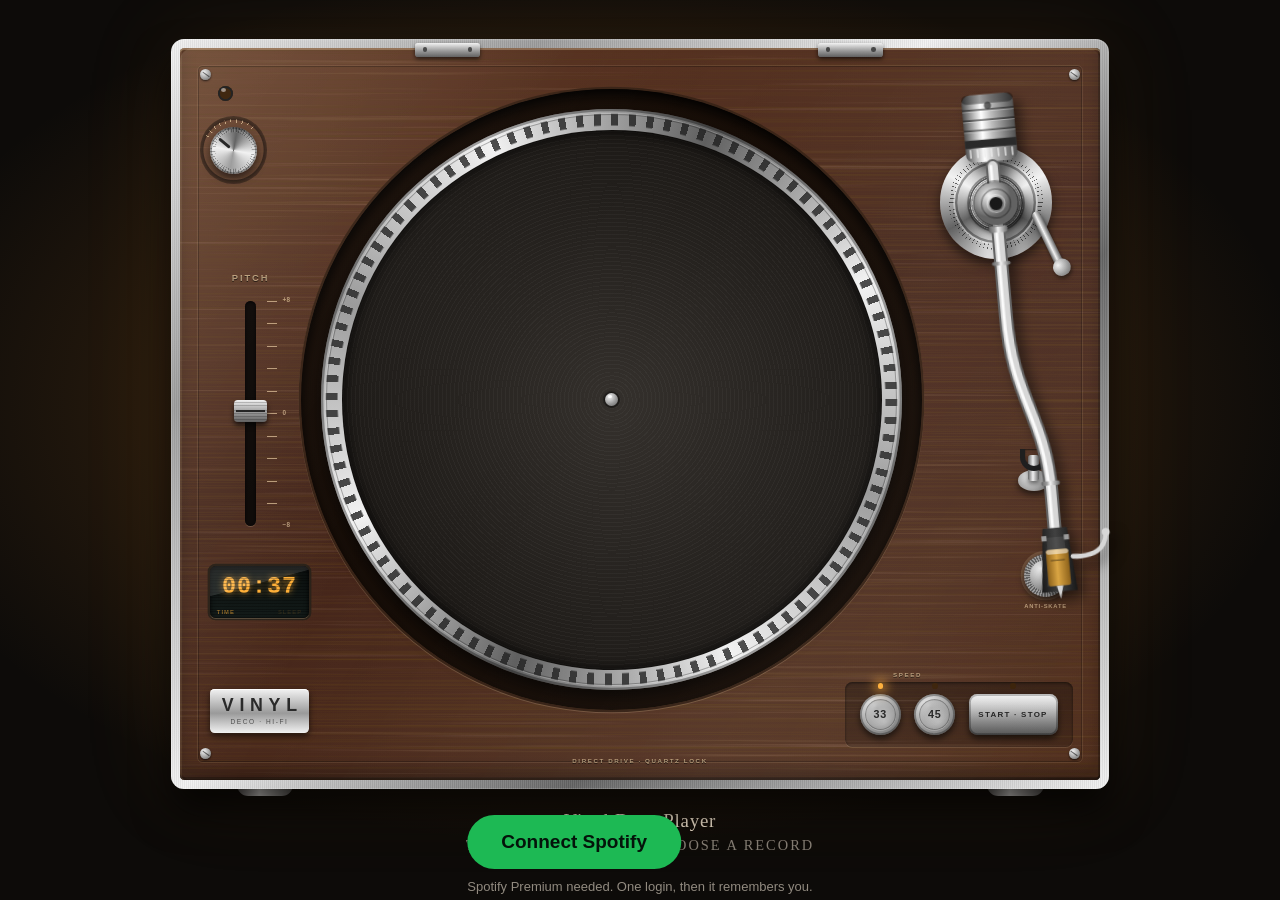
==== index.html @ 85ae5c3e "Record colours: black, clear, white, red, gold, blue, green, splatter, picture disc, with a picker i" ====
<!DOCTYPE html>
<html lang="en">
<head>
<meta charset="utf-8">
<meta name="viewport" content="width=device-width, initial-scale=1, viewport-fit=cover, user-scalable=no">
<meta name="apple-mobile-web-app-capable" content="yes">
<meta name="mobile-web-app-capable" content="yes">
<meta name="apple-mobile-web-app-status-bar-style" content="black-translucent">
<meta name="apple-mobile-web-app-title" content="Vinyl">
<meta name="theme-color" content="#0d0b09">
<link rel="apple-touch-icon" sizes="180x180" href="icons/touch-180-v2.png">
<link rel="apple-touch-icon" href="icons/touch-180-v2.png">
<link rel="icon" type="image/png" href="icons/touch-192-v2.png">
<link rel="manifest" href="manifest.webmanifest">
<title>Vinyl Deco Player</title>
<link rel="stylesheet" href="style.css">
<link rel="stylesheet" href="skins.css">
</head>
<body>
<div id="ambient"></div>

<main id="stage">
  <div id="plinth">
    <div id="deco"><i class="d1"></i><i class="d2"></i><i class="d3"></i><i class="d4"></i><i class="d5"></i><i class="d6"></i></div>
    <i class="screw" style="left:2.2%;top:2.9%"></i><i class="screw" style="right:2.2%;top:2.9%"></i>
    <i class="screw" style="left:2.2%;bottom:2.9%"></i><i class="screw" style="right:2.2%;bottom:2.9%"></i>

    <i class="hinge hl"></i><i class="hinge hr"></i>
    <div id="led"></div>
    <div id="powerknob"><i></i><b></b></div>
    <div id="pitch"><span class="lab">PITCH</span><b class="ps t">+8</b><b class="ps m">0</b><b class="ps b">−8</b><div class="slot"><div class="fader"></div></div></div>
    <div id="vfd" title="Tap: clock / time left"><span class="ghost">88:88</span><span id="vfdText"></span><i id="vfdMode"></i><i id="vfdSleep">SLEEP</i></div>
    <div id="badge"><b>VINYL</b><span>DECO · HI-FI</span></div>

    <div id="well"></div>
    <div id="platter">
      <div id="rim"></div>
      <div id="strobe"></div>
      <div id="mat"></div>
      <div id="disc">
        <div id="record">
          <div id="grooves"></div>
          <div id="label"><img id="art" alt="" crossorigin="anonymous"></div>
        </div>
        <div id="sheen"></div>
      </div>
      <div id="spindle"></div>
    </div>

    <div id="target"><i></i></div>
    <div id="armrest"><i></i></div>
    <div id="antiskate"><div class="dial"></div>ANTI-SKATE</div>
    <div id="armbase"><i class="scale"></i><div class="ring"></div><i class="hub"></i><i class="lift"><b></b></i></div>
    <div id="tonearm">
      <svg viewBox="-8 -12 20 56" width="20" height="56" aria-hidden="true">
        <defs>
          <linearGradient id="gm" x1="0" x2="1"><stop offset="0" style="stop-color:var(--a-lo)"/><stop offset=".3" style="stop-color:var(--a-mid)"/><stop offset=".48" style="stop-color:var(--a-hi)"/><stop offset="1" style="stop-color:var(--a-lo)"/></linearGradient>
          <linearGradient id="gw" x1="0" x2="1"><stop offset="0" style="stop-color:var(--w-lo)"/><stop offset=".22" style="stop-color:var(--w-mid)"/><stop offset=".36" style="stop-color:var(--w-hi)"/><stop offset=".55" style="stop-color:var(--w-mid)"/><stop offset="1" style="stop-color:var(--w-lo)"/></linearGradient>
          <radialGradient id="gc" cx=".35" cy=".3"><stop offset="0" style="stop-color:var(--a-hi)"/><stop offset=".6" style="stop-color:var(--a-mid)"/><stop offset="1" style="stop-color:var(--a-lo)"/></radialGradient>
          <linearGradient id="gh" x1="0" x2="1"><stop offset="0" style="stop-color:var(--h-lo)"/><stop offset=".5" style="stop-color:var(--h-hi)"/><stop offset="1" style="stop-color:var(--h-lo)"/></linearGradient>
          <linearGradient id="gg" x1="0" x2="1"><stop offset="0" style="stop-color:var(--cart-lo)"/><stop offset=".45" style="stop-color:var(--cart)"/><stop offset="1" style="stop-color:var(--cart-lo)"/></linearGradient>
        </defs>
        <!-- counterweight: stem, turned cylinder with grooves, end cap, accent band and scale ticks -->
        <rect x="-.55" y="-5" width="1.1" height="2" style="fill:url(#gm)"/>
        <rect x="-2.75" y="-11.7" width="5.5" height="7.2" rx=".9" fill="url(#gw)"/>
        <rect x="-2.75" y="-11.7" width="5.5" height=".95" rx=".6" style="fill:rgba(0,0,0,.4)"/>
        <g style="fill:rgba(0,0,0,.5)"><rect x="-2.75" y="-10.2" width="5.5" height=".2"/><rect x="-2.75" y="-9.1" width="5.5" height=".2"/><rect x="-2.75" y="-8" width="5.5" height=".2"/></g>
        <g style="fill:rgba(255,255,255,.38)"><rect x="-2.75" y="-10" width="5.5" height=".1"/><rect x="-2.75" y="-8.9" width="5.5" height=".1"/><rect x="-2.75" y="-7.8" width="5.5" height=".1"/></g>
        <rect x="-2.75" y="-6.9" width="5.5" height=".85" style="fill:var(--w-band)"/>
        <g style="fill:var(--w-tick)"><rect x="-2.3" y="-5.9" width=".14" height=".9"/><rect x="-1.55" y="-5.9" width=".14" height=".9"/><rect x="-.8" y="-5.9" width=".14" height=".9"/><rect x="-.07" y="-5.9" width=".14" height=".9"/><rect x=".66" y="-5.9" width=".14" height=".9"/><rect x="1.41" y="-5.9" width=".14" height=".9"/><rect x="2.16" y="-5.9" width=".14" height=".9"/></g>
        <circle cx="0" cy="-10.5" r=".38" style="fill:rgba(0,0,0,.55)"/>
        <path class="hit" d="M0 -6 L0 12 C0 21 3.2 23 3.2 31 L3.2 42" fill="none" stroke="transparent" stroke-width="5" pointer-events="stroke"/>
        <g class="arm-s">
          <path d="M0 -4 L0 12 C0 21 3.2 23 3.2 31 L3.2 35.5" fill="none" style="stroke:var(--t-lo)" stroke-width="1.5" stroke-linecap="round"/>
          <path d="M0 -4 L0 12 C0 21 3.2 23 3.2 31 L3.2 35.5" fill="none" style="stroke:var(--t-mid)" stroke-width="1.05" stroke-linecap="round"/>
          <path d="M-.2 -4 L-.2 12 C-.2 21 3 23 3 31 L3 35.5" fill="none" style="stroke:var(--t-hi)" stroke-width=".3" stroke-linecap="round" opacity=".9"/>
          <rect x="-1" y="2.4" width="2" height=".7" rx=".25" style="fill:url(#gm)"/><rect x="-1" y="6.2" width="2" height=".4" rx=".2" style="fill:url(#gm)"/>
          <rect x="2.2" y="30" width="2" height=".45" rx=".2" style="fill:url(#gm)"/>
        </g>
        <g class="arm-x">
          <path d="M0 -4 L2.75 31 Q3.2 33.2 3.2 35.5" fill="none" style="stroke:var(--t-lo)" stroke-width="1.5" stroke-linecap="round"/>
          <path d="M0 -4 L2.75 31 Q3.2 33.2 3.2 35.5" fill="none" style="stroke:var(--t-mid)" stroke-width="1.05" stroke-linecap="round"/>
          <path d="M-.2 -4 L2.55 31 Q3 33.2 3 35.5" fill="none" style="stroke:var(--t-hi)" stroke-width=".3" stroke-linecap="round" opacity=".9"/>
          <rect x="-.4" y="2.4" width="2" height=".7" rx=".25" transform="rotate(-4 .6 2.7)" style="fill:url(#gm)"/><rect x="-.4" y="6.2" width="2" height=".4" rx=".2" transform="rotate(-4 .6 6.4)" style="fill:url(#gm)"/>
          <rect x="2.2" y="30" width="2" height=".45" rx=".2" style="fill:url(#gm)"/>
        </g>
        <!-- headshell, cartridge, stylus, finger lift -->
        <path d="M1.9 35 L4.5 35 L5.1 41.8 L1.3 41.8 Z" fill="url(#gh)"/>
        <path d="M2.3 36 L4.1 36 L4.5 41.2 L1.9 41.2 Z" style="fill:rgba(255,255,255,.07)"/>
        <rect x="2.05" y="37.3" width="2.4" height="3.9" rx=".3" fill="url(#gg)"/>
        <rect x="2.05" y="37.3" width="2.4" height=".5" rx=".25" style="fill:rgba(255,255,255,.5)"/>
        <rect x="2.5" y="38.4" width="1.5" height=".16" style="fill:rgba(0,0,0,.35)"/>
        <rect x="1.7" y="35.8" width=".55" height=".55" style="fill:var(--a-mid)"/><rect x="4.1" y="35.8" width=".55" height=".55" style="fill:var(--a-mid)"/>
        <path d="M2.9 41.2 L3.6 41.2 L3.25 42.6 Z" style="fill:#d4d4d4"/>
        <circle class="tip" cx="3.25" cy="42.4" r=".55"/>
        <path d="M4.9 38.2 Q8.3 38.6 8.6 36" fill="none" style="stroke:var(--t-mid)" stroke-width=".5" stroke-linecap="round"/>
        <circle cx="8.6" cy="35.9" r=".42" style="fill:var(--t-mid)"/>
        <!-- pivot -->
        <circle cx="0" cy="0" r="2.5" style="fill:rgba(0,0,0,.35)"/>
        <circle cx="0" cy="0" r="2.3" fill="url(#gc)"/>
        <circle cx="0" cy="0" r="1.55" fill="none" style="stroke:rgba(0,0,0,.32)" stroke-width=".16"/>
        <circle cx="0" cy="0" r=".95" fill="none" style="stroke:rgba(255,255,255,.4)" stroke-width=".12"/>
        <circle cx="0" cy="0" r=".7" style="fill:var(--h-lo)"/>
      </svg>
    </div>

    <div id="lid"></div>

    <div id="ctl">
      <button class="pbtn" id="spd33" data-spd="33"><span>33</span></button>
      <button class="pbtn" id="spd45" data-spd="45"><span>45</span></button>
      <button class="pbtn wide" id="startstop"><span>START · STOP</span></button>
    </div>

    <span class="silk" id="silkDrive">DIRECT DRIVE · QUARTZ LOCK</span><span class="silk" id="silkSpeed">SPEED</span>

    <div class="foot f1"></div><div class="foot f2"></div>
  </div>

  <div id="nowplaying"><div id="title"></div><div id="artist"></div></div>
</main>

<div id="controls" class="hidden">
  <button id="bPlaylists" aria-label="Playlists"><svg viewBox="0 0 24 24"><path d="M4 6h12v2H4zm0 5h12v2H4zm0 5h8v2H4zm14-9v8.2a3 3 0 1 0 2 2.8V9h3V7z"/></svg></button>
  <button id="bShuffle" aria-label="Shuffle"><svg viewBox="0 0 24 24"><path d="M17 3l4 4-4 4V8h-2.6l-3.1 4.4L8.8 16H4v-2h3.8l2.5-3.6L7.8 7H4V5h4.8l2.5 3.6L14 5h3zm0 10l4 4-4 4v-3h-2.2l-2-2.8 1.2-1.7 1.4 2H17z"/></svg></button>
  <button id="bPrev" aria-label="Previous"><svg viewBox="0 0 24 24"><path d="M6 6h2v12H6zm3.5 6L18 6v12z"/></svg></button>
  <button id="bPlay" class="big" aria-label="Play / pause"><svg viewBox="0 0 24 24"><path id="playIcon" d="M8 5v14l11-7z"/></svg></button>
  <button id="bNext" aria-label="Next"><svg viewBox="0 0 24 24"><path d="M16 6h2v12h-2zM6 18V6l8.5 6z"/></svg></button>
  <button id="bDust" aria-label="Vinyl crackle"><svg viewBox="0 0 24 24"><path d="M12 2a10 10 0 1 0 0 20 10 10 0 0 0 0-20zm0 2a8 8 0 1 1 0 16 8 8 0 0 1 0-16zm0 5a3 3 0 1 0 0 6 3 3 0 0 0 0-6zM6.5 6.2l1 1.7-1.7 1-1-1.7zm11.3 9.6l1 1.7-1.7 1-1-1.7zM18 6l.9 1.8-1.8.9-.9-1.8z"/></svg></button>
  <button id="bTimer" aria-label="Sleep timer"><svg viewBox="0 0 24 24"><path d="M12 4a9 9 0 1 0 0 18 9 9 0 0 0 0-18zm0 2a7 7 0 1 1 0 14 7 7 0 0 1 0-14zm-1 2v5.4l4.2 2.5 1-1.6-3.2-1.9V8zM8 1h8v2H8z"/></svg></button>
  <button id="bSkin" aria-label="Turntables"><svg viewBox="0 0 24 24"><path d="M3 5h18a1 1 0 0 1 1 1v12a1 1 0 0 1-1 1H3a1 1 0 0 1-1-1V6a1 1 0 0 1 1-1zm1 2v10h16V7zm6 1.5a3.5 3.5 0 1 1 0 7 3.5 3.5 0 0 1 0-7zm0 2.5a1 1 0 1 0 0 2 1 1 0 0 0 0-2zm6.5-2.8 1.4.6-1.9 5.2-1.4-.5z"/></svg></button>
  <button id="bLid" aria-label="Glass lid"><svg viewBox="0 0 24 24"><path d="M3 9l9-5 9 5v2l-9-5-9 5zm2 4h14v6H5zm2 2v2h10v-2z"/></svg></button>
  <button id="bNight" aria-label="Night mode"><svg viewBox="0 0 24 24"><path d="M12.3 3a9 9 0 1 0 8.7 11.6A7 7 0 0 1 12.3 3z"/></svg></button>
  <input id="vol" type="range" min="0" max="100" value="70" aria-label="Volume">
</div>

<div id="sheet" class="hidden">
  <div id="sheetHead">
    <div id="tabs"><button data-tab="search">Search</button><button data-tab="playlists" class="on">Playlists</button><button data-tab="albums">Albums</button><button data-tab="recent">Recently played</button></div>
    <span id="count"></span><button id="sheetClose" aria-label="Close">✕</button>
  </div>
  <div id="lists"></div>
</div>

<div id="skinSheet" class="hidden">
  <div id="skinHead"><span>Turntables</span><button id="skinClose" aria-label="Close">✕</button></div>
  <div id="skinList"></div>
  <div id="discHead">Records</div>
  <div id="discList"></div>
</div>

<div id="connect" class="hidden">
  <button id="bConnect">Connect Spotify</button>
  <p>Spotify Premium needed. One login, then it remembers you.</p>
</div>

<div id="toast"></div>
<div id="dimmer"></div>

<script src="app.js"></script>
</body>
</html>
---- style.css ----
:root { --amb: 196, 120, 40;
  /* material palette: every skin (skins.css) overrides these on <html data-skin> */
  --room: #0d0b09; --room-ink: #efe3cf; --room-ink2: rgba(233,223,207,.55);
  --m-hi: #f2f2f2; --m-mid: #9a9a9a; --m-lo: #5f5f5f;            /* metal: screws, rim, hinges, feet */
  --k-hi: var(--m-hi); --k-mid: var(--m-mid); --k-lo: var(--m-lo); --k-ink: #222;   /* knobs and buttons */
  --a-hi: var(--m-hi); --a-mid: var(--m-mid); --a-lo: var(--m-lo); /* tonearm metal */
  --t-hi: #fff; --t-mid: #d6d6d6; --t-lo: #5f5f5f;                /* tonearm tube */
  --h-hi: #3d3d3d; --h-lo: #141414;                               /* headshell */
  --led: 255, 176, 56; --led-off: #3a2108;
  --ink: rgba(255,226,180,.6); --slot: #0d0907; --badge-ink: #2a2a2a;
  --w-lo: #4d4d4d; --w-mid: #bdbdbd; --w-hi: #ffffff; --w-band: #262626; --w-tick: #ededed;   /* counterweight */
  --cart: #d9a33f; --cart-lo: #8a5e16; --tip: transparent;                                  /* cartridge, stylus glow */
  --well-a: #170e08; --well-b: #24150c; --mat-a: #34302c; --mat-b: #1d1a17; --strobe: #202020; }
* { box-sizing: border-box; -webkit-tap-highlight-color: transparent; user-select: none; -webkit-user-select: none; }
html, body { margin: 0; height: 100%; height: 100dvh; overflow: hidden; background: var(--room); color: #e9dfcf;
  font-family: "Iowan Old Style", "Palatino Linotype", Georgia, serif; touch-action: manipulation; }

/* ambient glow from the album colour */
#ambient { position: fixed; inset: 0; transition: background 2s ease;
  background: radial-gradient(ellipse 80% 70% at 46% 45%, rgba(var(--amb), .34), transparent 70%), var(--room); }

#stage { position: fixed; inset: 0; display: flex; flex-direction: column; align-items: center; justify-content: center;
  padding-top: env(safe-area-inset-top); padding-bottom: env(safe-area-inset-bottom); }

/* everything inside the plinth is sized in --u (1% of the plinth width) */
#plinth { --w: min(92vw, calc((100vh - 150px) * 1.25)); --u: calc(var(--w) / 100);
  position: relative; width: var(--w); height: calc(var(--u) * 80); border-radius: calc(var(--u) * 1.4);
  background:
    url("data:image/svg+xml;utf8,<svg xmlns='http://www.w3.org/2000/svg' width='900' height='700'><filter id='f'><feTurbulence type='fractalNoise' baseFrequency='0.004 0.16' numOctaves='4' seed='7'/><feColorMatrix values='0 0 0 0 0.10  0 0 0 0 0.04  0 0 0 0 0.012  2.6 0 0 0 -0.9'/></filter><rect width='100%25' height='100%25' filter='url(%23f)'/></svg>"),
    linear-gradient(160deg, #5e3622 0%, #43241a 45%, #52301f 100%);
  background-size: cover;
  box-shadow: inset 0 calc(var(--u) * .25) 0 rgba(255,220,170,.22), inset 0 calc(var(--u) * -1.2) calc(var(--u) * 1.6) rgba(0,0,0,.35),
    0 calc(var(--u) * 2.4) calc(var(--u) * 4) rgba(0,0,0,.7), 0 0 calc(var(--u) * 10) rgba(var(--amb), .12); }
.foot { position: absolute; bottom: calc(var(--u) * -1.7); width: calc(var(--u) * 6); height: calc(var(--u) * 2.2); border-radius: 0 0 calc(var(--u) * 1.2) calc(var(--u) * 1.2);
  background: linear-gradient(90deg, var(--m-lo), var(--m-hi) 40%, var(--m-lo)); z-index: -1; }
.f1 { left: calc(var(--u) * 6); } .f2 { right: calc(var(--u) * 6); }

#led { position: absolute; left: calc(var(--u) * 4); top: calc(var(--u) * 4); width: calc(var(--u) * 1.6); height: calc(var(--u) * 1.6); border-radius: 50%;
  background: var(--led-off); box-shadow: inset 0 0 0 calc(var(--u) * .2) #1c1c1c; transition: all .8s; }
.playing #led { background: rgb(var(--led)); box-shadow: inset 0 0 0 calc(var(--u) * .2) #2a2a2a, 0 0 calc(var(--u) * 2.4) calc(var(--u) * .5) rgba(var(--led), .85); }

/* plinth details: the light falls across the wood BEHIND the parts (no layer on top of the record) */
#plinth::before { content: ""; position: absolute; inset: 0; border-radius: inherit; pointer-events: none;
  background: linear-gradient(115deg, rgba(255,235,200,.13), transparent 32%, rgba(255,235,200,.05) 68%, transparent); }
#plinth::after { content: ""; position: absolute; inset: 0; border-radius: inherit; pointer-events: none; z-index: -1; }
.screw { position: absolute; width: calc(var(--u) * 1.15); height: calc(var(--u) * 1.15); border-radius: 50%;
  background: radial-gradient(circle at 35% 30%, var(--m-hi), var(--m-mid) 60%, var(--m-lo)); box-shadow: 0 1px 2px rgba(0,0,0,.7); }
.screw::after { content: ""; position: absolute; left: 12%; right: 12%; top: 46%; height: 10%; background: rgba(0,0,0,.55); transform: rotate(35deg); }
#powerknob { position: absolute; left: calc(var(--u) * 3.2); top: calc(var(--u) * 8.4); width: calc(var(--u) * 5); height: calc(var(--u) * 5); border-radius: 50%;
  background: conic-gradient(from 10deg, var(--k-lo), var(--k-hi), var(--k-mid), var(--k-hi), var(--k-lo)); box-shadow: 0 calc(var(--u) * .5) calc(var(--u) * .9) rgba(0,0,0,.6), inset 0 0 0 calc(var(--u) * .2) rgba(0,0,0,.35); }
#powerknob i { position: absolute; left: 47%; top: 12%; width: 6%; height: 30%; background: var(--k-ink); border-radius: 2px; transform-origin: 50% 133%; transition: transform .9s cubic-bezier(.3,0,.2,1); transform: rotate(-50deg); }
.playing #powerknob i { transform: rotate(40deg); }
#pitch { position: absolute; left: calc(var(--u) * 4); top: calc(var(--u) * 24); width: calc(var(--u) * 7); height: calc(var(--u) * 28); }
#pitch .lab { display: block; text-align: center; font: 600 calc(var(--u) * 1) -apple-system, "Segoe UI", sans-serif; letter-spacing: .2em; color: var(--ink); text-shadow: 0 1px 0 rgba(0,0,0,.6); margin-bottom: calc(var(--u) * 1); }
#pitch .slot { position: absolute; left: calc(var(--u) * 2.9); top: calc(var(--u) * 3); width: calc(var(--u) * 1.2); height: calc(var(--u) * 24); border-radius: 99px; background: var(--slot); box-shadow: inset 0 1px 3px #000, 0 1px 0 rgba(255,225,180,.18); }
#pitch::before { content: ""; position: absolute; left: calc(var(--u) * 5.2); top: calc(var(--u) * 3); width: calc(var(--u) * 1.1); height: calc(var(--u) * 24);
  background: repeating-linear-gradient(180deg, var(--ink) 0 1px, transparent 1px calc(var(--u) * 2.4)); }
#pitch .fader { position: absolute; left: calc(var(--u) * -1.2); top: calc(var(--u) * 10.5); width: calc(var(--u) * 3.6); height: calc(var(--u) * 2.4); border-radius: calc(var(--u) * .4);
  background: linear-gradient(180deg, var(--k-hi), var(--k-mid) 55%, var(--k-lo)); box-shadow: 0 calc(var(--u) * .35) calc(var(--u) * .6) rgba(0,0,0,.7); }
#pitch .fader::after { content: ""; position: absolute; left: 8%; right: 8%; top: 46%; height: 8%; background: var(--k-ink); }
#badge { position: absolute; left: calc(var(--u) * 3.2); bottom: calc(var(--u) * 5); width: calc(var(--u) * 10.5); text-align: center; line-height: 1; padding: calc(var(--u) * .8) 0;
  border-radius: calc(var(--u) * .5); background: linear-gradient(180deg, var(--m-hi), var(--m-mid) 55%, var(--m-hi)); box-shadow: 0 calc(var(--u) * .3) calc(var(--u) * .7) rgba(0,0,0,.6), inset 0 1px 0 rgba(255,255,255,.8);
  font-family: -apple-system, "Segoe UI", sans-serif; color: var(--badge-ink); }
#badge b { display: block; font-size: calc(var(--u) * 1.9); letter-spacing: .32em; text-indent: .32em; }
#badge span { display: block; font-size: calc(var(--u) * .7); letter-spacing: .24em; margin-top: calc(var(--u) * .5); opacity: .75; }

/* platter */
#well { position: absolute; left: calc(var(--u) * 12.9); top: calc(var(--u) * 4.4); width: calc(var(--u) * 66.2); height: calc(var(--u) * 66.2); border-radius: 50%;
  background: radial-gradient(circle, var(--well-a) 60%, var(--well-b)); box-shadow: inset 0 calc(var(--u) * .6) calc(var(--u) * 1.4) #000, 0 1px 0 rgba(255,225,180,.2); }
#platter { position: absolute; left: calc(var(--u) * 15); top: calc(var(--u) * 6.5); width: calc(var(--u) * 62); height: calc(var(--u) * 62); }
#rim { position: absolute; inset: 0; border-radius: 50%;
  background: conic-gradient(from 20deg, var(--m-lo), var(--m-hi), var(--m-mid), var(--m-hi), var(--m-lo), var(--m-hi), var(--m-mid), var(--m-hi), var(--m-lo));
  box-shadow: 0 calc(var(--u) * .9) calc(var(--u) * 1.8) rgba(0,0,0,.65), inset 0 0 0 calc(var(--u) * .25) rgba(0,0,0,.35); }
#strobe { position: absolute; inset: 0; border-radius: 50%; opacity: .8;
  background: repeating-conic-gradient(var(--strobe) 0 1.4deg, transparent 1.4deg 3.6deg);
  -webkit-mask: radial-gradient(circle closest-side, transparent 94%, #000 94.6%, #000 98%, transparent 98.6%);
  mask: radial-gradient(circle closest-side, transparent 94%, #000 94.6%, #000 98%, transparent 98.6%); }
#mat { position: absolute; inset: calc(var(--u) * 2.2); border-radius: 50%; background: radial-gradient(circle, var(--mat-a), var(--mat-b) 70%); box-shadow: inset 0 0 calc(var(--u) * 1.5) #000; }
#disc { position: absolute; inset: calc(var(--u) * 2.2); border-radius: 50%; will-change: transform, filter; }
#record { position: absolute; inset: 0; border-radius: 50%; background: #0b0b0c; will-change: transform; box-shadow: 0 0 0 calc(var(--u) * .3) #050505; }
#grooves { position: absolute; inset: 0; border-radius: 50%;
  background:
    radial-gradient(circle, transparent 0 26%, rgba(0,0,0,.9) 26.4% 27.2%, transparent 27.6% 100%),
    repeating-radial-gradient(circle, #101011 0 .35px, #19191b .35px .8px, #0c0c0d .8px 1.3px); }
#label { position: absolute; left: 33%; top: 33%; width: 34%; height: 34%; border-radius: 50%; overflow: hidden;
  background: radial-gradient(circle, #d9a24a, #8a5a1c); box-shadow: 0 0 0 calc(var(--u) * .25) rgba(0,0,0,.55); }
#label img { width: 100%; height: 100%; object-fit: cover; display: block; }
#label img:not([src]), #label img[src=""] { opacity: 0; }
#sheen { position: absolute; inset: 0; border-radius: 50%; pointer-events: none; mix-blend-mode: screen;
  background: conic-gradient(from 35deg, transparent 0 8%, rgba(255,255,255,.17) 13%, transparent 21% 55%, rgba(255,255,255,.12) 62%, transparent 70% 100%); }
#spindle { position: absolute; left: 50%; top: 50%; width: calc(var(--u) * 1.4); height: calc(var(--u) * 1.4); margin: calc(var(--u) * -.7) 0 0 calc(var(--u) * -.7); border-radius: 50%;
  background: radial-gradient(circle at 35% 30%, var(--m-hi), var(--m-mid) 55%, var(--m-lo)); box-shadow: 0 0 calc(var(--u) * .4) rgba(0,0,0,.6); }

/* tonearm: pivot at (87u, 16.5u); the SVG is drawn in plinth units around the pivot, --arm rotates it clockwise */
#armbase { position: absolute; left: calc(var(--u) * 87); top: calc(var(--u) * 16.5); width: calc(var(--u) * 12); height: calc(var(--u) * 12);
  margin: calc(var(--u) * -6) 0 0 calc(var(--u) * -6); border-radius: 50%;
  background: radial-gradient(circle, var(--h-lo) 0 24%, transparent 25%), conic-gradient(from 0deg, var(--a-mid), var(--a-hi), var(--a-lo), var(--a-hi), var(--a-lo), var(--a-hi), var(--a-mid));
  box-shadow: 0 calc(var(--u) * .6) calc(var(--u) * 1.2) rgba(0,0,0,.6); }
#armbase .ring { position: absolute; inset: 14%; border-radius: 50%; box-shadow: inset 0 0 0 calc(var(--u) * .25) rgba(0,0,0,.35), 0 0 0 calc(var(--u) * .2) rgba(255,255,255,.4); }
#tonearm { position: absolute; left: calc(var(--u) * 87); top: calc(var(--u) * 16.5); width: 0; height: 0; transform-origin: 0 0; z-index: 2;
  transform: rotate(var(--arm, -5deg)); transition: transform 1.4s cubic-bezier(.45, 0, .25, 1);
  filter: drop-shadow(calc(var(--u) * .7) calc(var(--u) * .9) calc(var(--u) * .7) rgba(0,0,0,.55)); }
#tonearm svg { position: absolute; left: calc(var(--u) * -8); top: calc(var(--u) * -12); width: calc(var(--u) * 20); height: calc(var(--u) * 56); overflow: visible; }
#armrest { position: absolute; width: calc(var(--u) * 3.4); height: calc(var(--u) * 4.4); margin: calc(var(--u) * -2.2) 0 0 calc(var(--u) * -1.7); }
#armrest::before { content: ""; position: absolute; left: 0; right: 0; bottom: 0; height: calc(var(--u) * 2.2); border-radius: 50%;
  background: radial-gradient(circle at 38% 30%, var(--a-hi), var(--a-mid) 60%, var(--a-lo)); box-shadow: 0 calc(var(--u) * .4) calc(var(--u) * .7) rgba(0,0,0,.6); }
#armrest::after { content: ""; position: absolute; left: 34%; right: 34%; top: 14%; bottom: 22%; border-radius: calc(var(--u) * .3); background: linear-gradient(90deg, var(--a-lo), var(--a-hi) 45%, var(--a-lo)); box-shadow: 0 calc(var(--u) * .3) calc(var(--u) * .5) rgba(0,0,0,.5); }
#armrest i { position: absolute; left: 6%; right: 6%; top: 0; height: calc(var(--u) * 2.3); z-index: 1; border: solid #181818; border-width: 0 calc(var(--u) * .62) calc(var(--u) * .62); border-radius: 0 0 99px 99px; box-shadow: inset 0 1px 2px rgba(0,0,0,.6); }

/* start/stop + speed buttons */
#ctl { position: absolute; right: calc(var(--u) * 4.5); bottom: calc(var(--u) * 4.8); display: flex; gap: calc(var(--u) * 1.4); align-items: center; z-index: 2; }
.pbtn { width: calc(var(--u) * 4.4); height: calc(var(--u) * 4.4); border-radius: 50%; padding: 0; position: relative;
  background: radial-gradient(circle at 35% 28%, var(--k-hi), var(--k-mid) 55%, var(--k-lo)); box-shadow: 0 calc(var(--u) * .4) calc(var(--u) * .7) rgba(0,0,0,.65), inset 0 0 0 calc(var(--u) * .2) rgba(0,0,0,.3); }
.pbtn.wide { width: calc(var(--u) * 9.5); border-radius: calc(var(--u) * .9); background: linear-gradient(180deg, var(--k-hi), var(--k-mid) 60%, var(--k-lo)); }
.pbtn span { font: 700 calc(var(--u) * 1.15) -apple-system, "Segoe UI", sans-serif; color: var(--k-ink); letter-spacing: .08em; }
.pbtn.wide span { font-size: calc(var(--u) * .85); letter-spacing: .16em; }
.pbtn::after { content: ""; position: absolute; top: calc(var(--u) * -1.1); left: 50%; width: calc(var(--u) * .6); height: calc(var(--u) * .6); margin-left: calc(var(--u) * -.3); border-radius: 50%; background: var(--led-off); transition: all .5s; }
.pbtn.on::after, .playing .pbtn.wide::after { background: rgb(var(--led)); box-shadow: 0 0 calc(var(--u) * 1.2) calc(var(--u) * .3) rgba(var(--led), .85); }
.pbtn:active { transform: translateY(1px); }

/* now playing */
#nowplaying { margin-top: 26px; text-align: center; height: 44px; transition: opacity .8s; }
#title { font-size: clamp(15px, 2.1vh, 22px); letter-spacing: .04em; color: var(--room-ink); }
#artist { font-size: clamp(12px, 1.6vh, 17px); letter-spacing: .14em; text-transform: uppercase; color: var(--room-ink2); margin-top: 3px; }

/* controls */
#controls { position: fixed; left: 50%; bottom: calc(14px + env(safe-area-inset-bottom)); transform: translateX(-50%); display: flex; align-items: center; gap: 10px;
  padding: 10px 16px; border-radius: 40px; background: rgba(20,17,14,.72); backdrop-filter: blur(18px); -webkit-backdrop-filter: blur(18px);
  border: 1px solid rgba(255,255,255,.08); transition: opacity .5s, transform .5s; z-index: 5; }
#controls.hidden, #sheet.hidden, #connect.hidden { opacity: 0; pointer-events: none; }
#controls.hidden { transform: translate(-50%, 20px); }
button { background: none; border: 0; color: #e9dfcf; width: 46px; height: 46px; border-radius: 50%; display: grid; place-items: center; cursor: pointer; }
button:active { background: rgba(255,255,255,.12); }
button svg { width: 24px; height: 24px; fill: currentColor; }
button.big { width: 58px; height: 58px; background: #e9dfcf; color: #1a1612; } button.big svg { width: 30px; height: 30px; }
button.on { color: #ffb038; }
#vol { width: 110px; accent-color: #ffb038; }

#sheet { position: fixed; inset: 5vh 6vw; border-radius: 22px; background: rgba(18,15,12,.94); backdrop-filter: blur(22px); -webkit-backdrop-filter: blur(22px);
  border: 1px solid rgba(255,255,255,.08); z-index: 8; transition: opacity .35s; display: flex; flex-direction: column; }
#sheetHead { display: flex; justify-content: space-between; align-items: center; padding: 14px 14px 6px 24px; font-size: 20px; letter-spacing: .06em; }
#lists { overflow-y: auto; padding: 10px 20px 24px; display: grid; grid-template-columns: repeat(auto-fill, minmax(150px, 1fr)); gap: 18px; -webkit-overflow-scrolling: touch; }
.card { cursor: pointer; text-align: left; } .card:active { opacity: .7; }
.card img, .card .ph { width: 100%; aspect-ratio: 1; object-fit: cover; border-radius: 8px; background: #2a241d; display: block; }
.card div.n { font-size: 14px; margin-top: 8px; white-space: nowrap; overflow: hidden; text-overflow: ellipsis; }
.card div.s { font-size: 11px; opacity: .5; letter-spacing: .08em; text-transform: uppercase; margin-top: 2px; }

#connect { position: fixed; left: 50%; bottom: 6px; transform: translateX(-50%); text-align: center; z-index: 6; transition: opacity .5s; }
#connect button { width: auto; height: 54px; padding: 0 34px; border-radius: 30px; background: #1db954; color: #04130a; font: 600 19px -apple-system, sans-serif; }
#connect p { font-size: 13px; opacity: .6; margin: 10px 0 0; font-family: -apple-system, sans-serif; }

#toast { position: fixed; top: calc(18px + env(safe-area-inset-top)); left: 50%; transform: translate(-50%, -80px); padding: 11px 20px; border-radius: 14px; background: rgba(40,16,12,.95);
  border: 1px solid rgba(255,120,90,.4); font: 14px -apple-system, sans-serif; transition: transform .45s; z-index: 20; max-width: 86vw; }
#toast.show { transform: translate(-50%, 0); }
#dimmer { position: fixed; inset: 0; background: #000; opacity: 0; pointer-events: none; transition: opacity 1s; z-index: 15; }
body.night #dimmer { opacity: .6; }

body.ctl #nowplaying { opacity: 0 !important; }

/* ---------- v3: record off the platter, display, crate ---------- */
#disc.off { visibility: hidden; }
#tonearm .hit { cursor: grab; }
#tonearm.drag { transition: none; }
#tonearm svg { touch-action: none; }
#vfd { position: absolute; left: calc(var(--u) * 3.2); top: calc(var(--u) * 55.2); width: calc(var(--u) * 10.5); height: calc(var(--u) * 5.6); border-radius: calc(var(--u) * .6); cursor: pointer;
  background: linear-gradient(180deg, #0b0f0e, #121a18); box-shadow: inset 0 calc(var(--u) * .2) calc(var(--u) * .6) #000, 0 1px 0 rgba(255,225,180,.2), 0 0 0 calc(var(--u) * .25) #2b2219;
  font: 600 calc(var(--u) * 2.5) "SF Mono", Consolas, "Courier New", monospace; color: rgb(var(--led)); text-align: center; line-height: calc(var(--u) * 4.4); overflow: hidden; }
#vfd .ghost { position: absolute; inset: 0; color: rgba(var(--led), .07); }
#vfdText { position: relative; text-shadow: 0 0 calc(var(--u) * .8) rgba(var(--led), .75); letter-spacing: .04em; white-space: pre; }
#vfd i { position: absolute; bottom: calc(var(--u) * .25); font: 600 calc(var(--u) * .62) -apple-system, "Segoe UI", sans-serif; letter-spacing: .18em; font-style: normal; line-height: 1; }
#vfdMode { left: calc(var(--u) * .7); color: rgba(var(--led), .55); }
#vfdSleep { right: calc(var(--u) * .7); color: rgba(var(--led), .12); }
#vfdSleep.on { color: rgb(var(--led)); text-shadow: 0 0 4px rgba(var(--led), .8); }

#sheetHead { gap: 12px; }
#tabs { display: flex; gap: 6px; flex: 1; flex-wrap: wrap; }
#tabs button { width: auto; height: 38px; padding: 0 16px; border-radius: 20px; font: 15px -apple-system, "Segoe UI", sans-serif; color: rgba(233,223,207,.7); }
#tabs button.on { background: #e9dfcf; color: #1a1612; }
#count { font: 13px -apple-system, "Segoe UI", sans-serif; opacity: .5; white-space: nowrap; }
#lists { grid-template-columns: repeat(auto-fill, minmax(140px, 1fr)); gap: 22px 26px; }
.card { width: auto !important; height: auto !important; border-radius: 8px !important; display: block !important; padding: 0; color: inherit; font-family: inherit; }
.card .sleeve { position: relative; margin-right: 20%; }
.card .sleeve::before { content: ""; position: absolute; top: 3%; bottom: 3%; right: -20%; aspect-ratio: 1; border-radius: 50%; transition: transform .35s; box-shadow: inset 0 0 0 1px rgba(255,255,255,.14), 0 4px 10px rgba(0,0,0,.5);
  background: radial-gradient(circle, #d6a04a 0 15%, #0c0c0d 15.5% 17%, #1a1a1c 17.5%, #0d0d0e 30%, #1b1b1d 31%, #0c0c0d 40%, #2a2a2d 44%, #0c0c0d 47%, #232325 49%, #141416 50%); }
.card:hover .sleeve::before { transform: translateX(10%); }
.card .sleeve img, .card .sleeve .ph { position: relative; width: 100%; aspect-ratio: 1; object-fit: cover; border-radius: 4px; background: #2a241d; display: block;
  box-shadow: 0 6px 14px rgba(0,0,0,.5); }
.card.liked .sleeve .ph { background: linear-gradient(135deg, #4a2fbd, #8fd0c3); }
.card.liked .sleeve .ph::after { content: "♥"; position: absolute; inset: 0; display: grid; place-items: center; font-size: 46px; color: #fff; }
.notice, .loading { grid-column: 1 / -1; font: 15px -apple-system, "Segoe UI", sans-serif; opacity: .85; line-height: 1.5; }
.notice button { width: auto; height: 42px; padding: 0 22px; margin-top: 10px; border-radius: 22px; background: #1db954; color: #04130a; font-weight: 600; }
#controls { gap: 6px; }

/* ---------- v4: extra details ---------- */
#plinth { box-shadow: inset 0 calc(var(--u) * .22) 0 rgba(255,225,180,.3), inset calc(var(--u) * .2) 0 0 rgba(255,225,180,.1), inset calc(var(--u) * -.2) 0 0 rgba(0,0,0,.28),
  inset 0 calc(var(--u) * -.3) 0 rgba(0,0,0,.4), inset 0 calc(var(--u) * -1.2) calc(var(--u) * 1.6) rgba(0,0,0,.3),
  0 calc(var(--u) * 2.4) calc(var(--u) * 4) rgba(0,0,0,.7), 0 0 calc(var(--u) * 10) rgba(var(--amb), .12); }
.hinge { position: absolute; top: calc(var(--u) * -.55); width: calc(var(--u) * 7); height: calc(var(--u) * 1.5); border-radius: calc(var(--u) * .3);
  background: linear-gradient(180deg, var(--m-hi), var(--m-mid) 55%, var(--m-lo)); box-shadow: 0 calc(var(--u) * .25) calc(var(--u) * .5) rgba(0,0,0,.6); }
.hinge::before, .hinge::after { content: ""; position: absolute; top: 30%; width: calc(var(--u) * .5); height: calc(var(--u) * .5); border-radius: 50%; background: #444; }
.hinge::before { left: 12%; } .hinge::after { right: 12%; }
.hl { left: calc(var(--u) * 25); } .hr { left: calc(var(--u) * 68); }
#antiskate { position: absolute; left: calc(var(--u) * 92.4); top: calc(var(--u) * 29); width: calc(var(--u) * 4.6); text-align: center; font: 600 calc(var(--u) * .62) -apple-system, "Segoe UI", sans-serif; letter-spacing: .14em; color: var(--ink); }
#antiskate .dial { position: relative; width: calc(var(--u) * 4.6); height: calc(var(--u) * 4.6); border-radius: 50%; margin-bottom: calc(var(--u) * .6);
  background: repeating-conic-gradient(var(--k-mid) 0 4deg, var(--k-lo) 4deg 8deg); box-shadow: 0 calc(var(--u) * .4) calc(var(--u) * .8) rgba(0,0,0,.65), 0 0 0 calc(var(--u) * .35) rgba(255,225,180,.16); }
#antiskate .dial::before { content: ""; position: absolute; inset: 14%; border-radius: 50%; background: radial-gradient(circle at 35% 28%, var(--k-hi), var(--k-mid) 60%, var(--k-lo)); }
#antiskate .dial::after { content: ""; position: absolute; left: 47%; top: 18%; width: 6%; height: 26%; background: var(--k-ink); border-radius: 2px; transform-origin: 50% 190%; transform: rotate(35deg); }
.silk { position: absolute; font: 600 calc(var(--u) * .66) -apple-system, "Segoe UI", sans-serif; letter-spacing: .26em; color: var(--ink); text-shadow: 0 1px 0 rgba(0,0,0,.6); white-space: nowrap; pointer-events: none; }
#silkDrive { left: 50%; bottom: calc(var(--u) * 1.7); transform: translateX(-50%); }
#silkSpeed { right: calc(var(--u) * 20.5); bottom: calc(var(--u) * 10.9); transform: translateX(50%); }
#ctl::before { content: ""; position: absolute; inset: calc(var(--u) * -1.3) calc(var(--u) * -1.6); border-radius: calc(var(--u) * .8); z-index: -1;
  background: linear-gradient(180deg, rgba(0,0,0,.32), rgba(0,0,0,.18)); box-shadow: inset 0 1px 3px rgba(0,0,0,.6), 0 1px 0 rgba(255,225,180,.14); }
#powerknob::before { content: ""; position: absolute; inset: calc(var(--u) * -1.1); border-radius: 50%; background: radial-gradient(circle, transparent 62%, rgba(0,0,0,.5) 64%, rgba(0,0,0,.2) 80%, transparent 82%); }

/* ---------- v4.2: brushed-metal trim frame, glass lid ---------- */
#plinth { border: calc(var(--u) * 1) solid transparent;
  background:
    url("data:image/svg+xml;utf8,<svg xmlns='http://www.w3.org/2000/svg' width='900' height='700'><filter id='f'><feTurbulence type='fractalNoise' baseFrequency='0.004 0.16' numOctaves='4' seed='7'/><feColorMatrix values='0 0 0 0 0.10  0 0 0 0 0.04  0 0 0 0 0.012  2.6 0 0 0 -0.9'/></filter><rect width='100%25' height='100%25' filter='url(%23f)'/></svg>") padding-box,
    linear-gradient(160deg, #5e3622 0%, #43241a 45%, #52301f 100%) padding-box,
    repeating-linear-gradient(90deg, rgba(255,255,255,.07) 0 1px, rgba(0,0,0,.05) 1px 2px) border-box,
    linear-gradient(135deg, var(--m-hi) 0%, var(--m-mid) 22%, var(--m-hi) 45%, var(--m-lo) 68%, var(--m-hi) 100%) border-box;
  background-size: cover, cover, auto, auto; }

#lid { position: absolute; inset: calc(var(--u) * -1); border-radius: inherit; pointer-events: none; z-index: 3; transition: opacity .8s, transform .8s;
  background: linear-gradient(125deg, rgba(255,255,255,.045), transparent 40%, rgba(255,255,255,.03) 78%, transparent);
  box-shadow: inset 0 0 0 calc(var(--u) * .12) rgba(255,255,255,.14), inset 0 0 calc(var(--u) * 3) rgba(255,255,255,.04); }
body.lidoff #lid { opacity: 0; transform: translateY(calc(var(--u) * -1.2)); }


/* ---------- v6: hardware detail shared by every skin ---------- */
/* record: bevelled edge, lead-in band, track gaps, run-out band, label rings */
#grooves { background:
    radial-gradient(circle closest-side, transparent 0 97.2%, rgba(255,255,255,.12) 97.7%, rgba(0,0,0,.6) 99%, transparent 100%),
    radial-gradient(circle closest-side, transparent 0 92.6%, rgba(8,8,9,.6) 93.2% 96.4%, transparent 97%),
    radial-gradient(circle closest-side, transparent 0 34%, rgba(10,10,11,.75) 34.2% 40%, rgba(0,0,0,.55) 40.4%, transparent 41%,
      transparent 52.6%, rgba(0,0,0,.5) 52.9% 53.3%, transparent 53.7% 66%, rgba(0,0,0,.5) 66.3% 66.7%, transparent 67.1% 78.2%, rgba(0,0,0,.5) 78.5% 78.9%, transparent 79.3% 87.6%, rgba(0,0,0,.45) 87.9% 88.3%, transparent 88.7%),
    radial-gradient(circle, transparent 0 26%, rgba(0,0,0,.9) 26.4% 27.2%, transparent 27.6% 100%),
    repeating-radial-gradient(circle, #101011 0 .35px, #19191b .35px .8px, #0c0c0d .8px 1.3px); }
#label::before { content: ""; position: absolute; inset: 0; border-radius: 50%; pointer-events: none; z-index: 1;
  background: radial-gradient(circle, transparent 0 56%, rgba(0,0,0,.12) 57% 57.8%, transparent 58.6% 78%, rgba(255,255,255,.1) 79% 79.5%, transparent 80.3% 91%, rgba(0,0,0,.3) 92%),
    radial-gradient(circle at 30% 24%, rgba(255,255,255,.22), transparent 42%); }
#spindle::after { content: ""; position: absolute; left: 20%; top: 14%; width: 32%; height: 26%; border-radius: 50%; background: rgba(255,255,255,.9); filter: blur(.4px); }
#spindle { box-shadow: 0 0 0 calc(var(--u) * .22) rgba(0,0,0,.3), 0 0 calc(var(--u) * .5) rgba(0,0,0,.65); }
#mat { background: repeating-radial-gradient(circle, rgba(255,255,255,.03) 0 calc(var(--u) * .1), transparent calc(var(--u) * .1) calc(var(--u) * .42)), radial-gradient(circle, var(--mat-a), var(--mat-b) 70%); }
#rim::before { content: ""; position: absolute; inset: calc(var(--u) * .55); border-radius: 50%; pointer-events: none;
  box-shadow: inset 0 0 0 1px rgba(0,0,0,.28), 0 0 0 1px rgba(255,255,255,.22); }

/* tonearm base: scale ring, turned hub, anti-skate / lift lever */
#armbase .scale { position: absolute; inset: 5%; border-radius: 50%; pointer-events: none;
  background: repeating-conic-gradient(rgba(0,0,0,.6) 0 .7deg, transparent .7deg 5deg);
  -webkit-mask: radial-gradient(circle closest-side, transparent 0 82%, #000 83% 93%, transparent 94%); mask: radial-gradient(circle closest-side, transparent 0 82%, #000 83% 93%, transparent 94%); }
#armbase .hub { position: absolute; inset: 26%; border-radius: 50%;
  background: radial-gradient(circle, transparent 0 66%, rgba(0,0,0,.5) 67% 70%, transparent 71%),
    repeating-radial-gradient(circle, rgba(255,255,255,.22) 0 calc(var(--u) * .12), rgba(0,0,0,.14) calc(var(--u) * .12) calc(var(--u) * .24)),
    radial-gradient(circle at 35% 30%, var(--a-hi), var(--a-mid) 60%, var(--a-lo));
  box-shadow: 0 0 0 calc(var(--u) * .2) rgba(0,0,0,.35), 0 calc(var(--u) * .3) calc(var(--u) * .5) rgba(0,0,0,.5); }
#armbase .lift { position: absolute; left: 80%; top: 58%; width: calc(var(--u) * 1); height: calc(var(--u) * 6.4); border-radius: 99px; transform-origin: 50% 0; transform: rotate(-26deg);
  background: linear-gradient(90deg, var(--a-lo), var(--a-hi) 45%, var(--a-lo)); box-shadow: 0 calc(var(--u) * .35) calc(var(--u) * .5) rgba(0,0,0,.5); }
#armbase .lift b { position: absolute; left: -45%; bottom: calc(var(--u) * -1.1); width: 190%; aspect-ratio: 1; border-radius: 50%;
  background: radial-gradient(circle at 35% 30%, var(--a-hi), var(--a-mid) 58%, var(--a-lo)); box-shadow: 0 calc(var(--u) * .3) calc(var(--u) * .5) rgba(0,0,0,.5); }
#tonearm .tip { fill: var(--tip); }

/* pitch scale numbers */
#pitch .ps { position: absolute; left: calc(var(--u) * 6.9); font: 600 calc(var(--u) * .68) -apple-system, "Segoe UI", sans-serif; color: var(--ink); letter-spacing: .04em; }
#pitch .ps.t { top: calc(var(--u) * 2.5); } #pitch .ps.m { top: calc(var(--u) * 14.5); } #pitch .ps.b { top: calc(var(--u) * 26.5); }
#pitch .fader { background: repeating-linear-gradient(180deg, transparent 0 calc(var(--u) * .22), rgba(0,0,0,.2) calc(var(--u) * .22) calc(var(--u) * .3)), linear-gradient(180deg, var(--k-hi), var(--k-mid) 55%, var(--k-lo)); }

/* power knob: knurled edge and scale arc */
#powerknob b { position: absolute; inset: 0; border-radius: 50%; pointer-events: none;
  background: repeating-conic-gradient(rgba(0,0,0,.3) 0 1.8deg, rgba(255,255,255,.12) 1.8deg 3.6deg, transparent 3.6deg 7.2deg);
  -webkit-mask: radial-gradient(circle closest-side, transparent 0 76%, #000 79%); mask: radial-gradient(circle closest-side, transparent 0 76%, #000 79%); }
#powerknob::after { content: ""; position: absolute; inset: calc(var(--u) * -.85); border-radius: 50%; pointer-events: none;
  background: repeating-conic-gradient(from -62deg, var(--ink) 0 1.5deg, transparent 1.5deg 11.2deg);
  -webkit-mask: radial-gradient(circle closest-side, transparent 0 87%, #000 89%), conic-gradient(from -62deg, #000 0 112deg, transparent 112deg); -webkit-mask-composite: source-in;
  mask: radial-gradient(circle closest-side, transparent 0 87%, #000 89%), conic-gradient(from -62deg, #000 0 112deg, transparent 112deg); mask-composite: intersect; }

/* buttons: concave caps; LED lens; display glass; badge rivets */
.pbtn::before { content: ""; position: absolute; inset: 13%; border-radius: inherit; pointer-events: none;
  background: radial-gradient(circle at 62% 72%, rgba(255,255,255,.28), transparent 48%), radial-gradient(circle at 38% 28%, rgba(0,0,0,.22), transparent 60%);
  box-shadow: inset 0 0 0 calc(var(--u) * .12) rgba(0,0,0,.26), 0 calc(var(--u) * .08) 0 rgba(255,255,255,.25); }
.pbtn span { position: relative; z-index: 1; }
#led::after { content: ""; position: absolute; left: 20%; top: 14%; width: 38%; height: 30%; border-radius: 50%; background: rgba(255,255,255,.5); filter: blur(.5px); }
#vfd::after { content: ""; position: absolute; inset: 0; pointer-events: none;
  background: linear-gradient(165deg, rgba(255,255,255,.11) 0 38%, transparent 39%), repeating-linear-gradient(0deg, rgba(0,0,0,.28) 0 1px, transparent 1px calc(var(--u) * .3)); }
/* the plinth casts a soft coloured glow onto the table it stands on */
#plinth::after { left: 4%; right: 4%; top: 100%; bottom: auto; height: calc(var(--u) * 5); inset: auto; border-radius: 50%; z-index: -1;
  background: radial-gradient(ellipse at 50% 0, rgba(var(--amb), .3), transparent 70%); filter: blur(calc(var(--u) * 1)); }

.pbtn.wide::before { inset: 0; box-shadow: none; background: linear-gradient(180deg, rgba(255,255,255,.22), transparent 45%, rgba(0,0,0,.12)); }
/* anti-skate dial: lower and further from the frame */
#antiskate { left: calc(var(--u) * 90); top: calc(var(--u) * 54); }

/* search tab */
#q { grid-column: 1 / -1; width: 100%; height: 48px; padding: 0 18px; border-radius: 24px; border: 1px solid rgba(255,255,255,.14); background: rgba(255,255,255,.07); color: #efe3cf;
  font: 17px -apple-system, "Segoe UI", sans-serif; outline: none; -webkit-appearance: none; user-select: text; -webkit-user-select: text; }
#q:focus { border-color: rgba(255,176,56,.7); background: rgba(255,255,255,.1); }
#q::placeholder { color: rgba(233,223,207,.4); }
#results { grid-column: 1 / -1; display: grid; grid-template-columns: repeat(auto-fill, minmax(140px, 1fr)); gap: 22px 26px; margin-top: 6px; }
#results .sec { grid-column: 1 / -1; font: 600 13px -apple-system, "Segoe UI", sans-serif; letter-spacing: .14em; text-transform: uppercase; color: rgba(233,223,207,.5); margin-top: 8px; }
#results .loading { grid-column: 1 / -1; }
.card.artist .sleeve img, .card.artist .sleeve .ph { border-radius: 50%; }
.card.artist .sleeve::before { display: none; }

/* now playing: always one line each (long names end in …), and the layout follows the visible screen height */
#nowplaying { max-width: 92vw; height: 52px; margin-top: 20px; padding: 0 4px; }
#title, #artist { white-space: nowrap; overflow: hidden; text-overflow: ellipsis; }
#title { line-height: 1.3; }
@supports (height: 100dvh) {
  #plinth { --w: min(92vw, calc((100dvh - 150px) * 1.25)); }
  body.clean #plinth { --w: min(92vw, calc(88dvh * 1.25)); }
}


/* ---------- v8: record colours (clear, white, red, gold, ...) ---------- */
:root { --rec: #111113; --rec-bg: var(--rec); --g1: 255,255,255; --ga: .035; --g2: 0,0,0; --ga2: .28; --ring: .9; --runout: .75; --rec-ring: #050505; --sheen-a: .17; --sheen-blend: screen; }
#record { background: var(--rec-bg); box-shadow: 0 0 0 calc(var(--u) * .3) var(--rec-ring), inset 0 0 calc(var(--u) * 1.2) rgba(0,0,0,.18); }
#grooves { background:
    radial-gradient(circle closest-side, transparent 0 97.2%, rgba(255,255,255,.12) 97.7%, rgba(0,0,0,.5) 99%, transparent 100%),
    radial-gradient(circle closest-side, transparent 0 92.6%, rgba(8,8,9,.35) 93.2% 96.4%, transparent 97%),
    radial-gradient(circle closest-side, transparent 0 34%, rgba(10,10,11,var(--runout)) 34.2% 40%, rgba(0,0,0,.4) 40.4%, transparent 41%,
      transparent 52.6%, rgba(0,0,0,.5) 52.9% 53.3%, transparent 53.7% 66%, rgba(0,0,0,.5) 66.3% 66.7%, transparent 67.1% 78.2%, rgba(0,0,0,.5) 78.5% 78.9%, transparent 79.3% 87.6%, rgba(0,0,0,.45) 87.9% 88.3%, transparent 88.7%),
    radial-gradient(circle, transparent 0 26%, rgba(0,0,0,var(--ring)) 26.4% 27.2%, transparent 27.6% 100%),
    repeating-radial-gradient(circle, rgba(0,0,0,0) 0 .35px, rgba(var(--g1), var(--ga)) .35px .8px, rgba(var(--g2), var(--ga2)) .8px 1.3px); }
#sheen { mix-blend-mode: var(--sheen-blend); opacity: calc(var(--sheen-a) / .17); }

html[data-disc="black"], .sw[data-d="black"] { --rec: #111113; }
html[data-disc="clear"], .sw[data-d="clear"] { --rec-bg: radial-gradient(circle, rgba(215,238,255,.2), rgba(170,205,230,.11) 65%, rgba(190,220,245,.2)); --g1: 255,255,255; --ga: .3; --g2: 20,40,60; --ga2: .1; --ring: .3; --runout: .12; --rec-ring: rgba(215,238,255,.6); --sheen-a: .5; }
html[data-disc="white"], .sw[data-d="white"] { --rec-bg: radial-gradient(circle, #f6f4ee, #dedbd2 85%, #cfcbc0); --g1: 0,0,0; --ga: .07; --g2: 255,255,255; --ga2: .4; --ring: .22; --runout: .1; --rec-ring: #b9b5aa; --sheen-a: .3; }
html[data-disc="red"], .sw[data-d="red"] { --rec-bg: radial-gradient(circle, #e0303a, #b0141d 60%, #7e0a12); --g1: 0,0,0; --ga: .14; --g2: 255,190,190; --ga2: .1; --ring: .35; --runout: .25; --rec-ring: #4a0509; --sheen-a: .3; }
html[data-disc="gold"], .sw[data-d="gold"] { --rec-bg: conic-gradient(from 30deg, #8f6a1e, #f7e2a0, #b98a2b, #fff0b8, #8f6a1e, #f3d27a, #a9792a, #f7e2a0, #8f6a1e); --g1: 0,0,0; --ga: .13; --g2: 255,248,210; --ga2: .14; --ring: .3; --runout: .2; --rec-ring: #5d430f; --sheen-a: .35; }
html[data-disc="blue"], .sw[data-d="blue"] { --rec-bg: radial-gradient(circle, #3b78f0, #1d4fb8 60%, #0f2f78); --g1: 0,0,0; --ga: .13; --g2: 190,215,255; --ga2: .1; --ring: .35; --runout: .25; --rec-ring: #0a1a44; --sheen-a: .3; }
html[data-disc="green"], .sw[data-d="green"] { --rec-bg: radial-gradient(circle, #46d68a, #1ea160 60%, #0e6a3c); --g1: 0,0,0; --ga: .13; --g2: 200,255,225; --ga2: .1; --ring: .35; --runout: .25; --rec-ring: #07391f; --sheen-a: .3; }
html[data-disc="splatter"], .sw[data-d="splatter"] { --rec-bg: radial-gradient(circle at 24% 30%, #ff5fa8 0, transparent 26%), radial-gradient(circle at 74% 24%, #5fd0ff 0, transparent 24%), radial-gradient(circle at 64% 74%, #ffd35f 0, transparent 28%), radial-gradient(circle at 28% 76%, #9a6cff 0, transparent 24%), #1c1632; --g1: 0,0,0; --ga: .1; --g2: 255,255,255; --ga2: .06; --ring: .3; --runout: .2; --rec-ring: #0d0a1c; --sheen-a: .3; }
html[data-disc="picture"], .sw[data-d="picture"] { --rec-bg: linear-gradient(180deg, #f6c37a, #d9783c 55%, #3a2a3f); --g1: 0,0,0; --ga: .08; --g2: 255,255,255; --ga2: .07; --ring: 0; --runout: 0; --rec-ring: #0a0a0a; --sheen-a: .22; }
html[data-disc="picture"] #label { left: 0; top: 0; width: 100%; height: 100%; z-index: 0; box-shadow: none; }
html[data-disc="picture"] #label::before { background: radial-gradient(circle, transparent 0 8.5%, rgba(0,0,0,.55) 9% 10%, transparent 11%), radial-gradient(circle at 30% 24%, rgba(255,255,255,.18), transparent 40%); }
html[data-disc="picture"] #grooves { z-index: 1; }
html[data-disc="clear"] #mat { background: repeating-radial-gradient(circle, rgba(255,255,255,.05) 0 calc(var(--u) * .1), transparent calc(var(--u) * .1) calc(var(--u) * .42)), radial-gradient(circle, #3a3a40, #1b1b1f 70%); }

/* record picker (inside the turntable sheet) */
#discHead { padding: 14px 0 6px 8px; font-size: 18px; letter-spacing: .06em; color: #efe3cf; }
#discList { display: flex; flex-wrap: wrap; gap: 8px 14px; padding: 4px 4px 2px; }
.disc { width: auto; height: auto; padding: 0; border-radius: 12px; display: block; text-align: center; font: 12px -apple-system, "Segoe UI", sans-serif; color: rgba(233,223,207,.75); }
.disc:active { background: none; }
.disc .sw { display: block; width: 52px; height: 52px; margin: 0 auto; border-radius: 50%; background: var(--rec-bg); position: relative; box-shadow: 0 0 0 2px var(--rec-ring), 0 3px 8px rgba(0,0,0,.5); }
.disc .sw::before { content: ""; position: absolute; inset: 0; border-radius: 50%; background: repeating-radial-gradient(circle, rgba(0,0,0,0) 0 1px, rgba(var(--g1), var(--ga)) 1px 2px, rgba(var(--g2), var(--ga2)) 2px 3px); }
.disc .sw::after { content: ""; position: absolute; left: 33%; top: 33%; width: 34%; height: 34%; border-radius: 50%; background: radial-gradient(circle, #1a1a1a 0 14%, #e8a24a 16%, #b8691f); box-shadow: 0 0 0 1px rgba(0,0,0,.5); }
.disc[data-d="picture"] .sw::after { background: radial-gradient(circle, #111 0 16%, transparent 18%); }
.disc span { display: block; margin-top: 6px; white-space: nowrap; }
.disc.on .sw { box-shadow: 0 0 0 2px #ffb038, 0 0 14px rgba(255,176,56,.5); }
.disc.on span { color: #ffb038; }
html[data-disc="clear"] .sw[data-d="clear"], .sw[data-d="clear"] { background: var(--rec-bg), linear-gradient(135deg, #45454d, #26262b); }
---- skins.css ----
/* Turntable skins. The skin name sits on <html data-skin="...">; style.css draws the walnut deck from the
   palette variables, each skin below swaps the palette and adds its own cabinet details. */

/* ---------- shared ---------- */
#deco { position: absolute; inset: 0; border-radius: inherit; pointer-events: none; display: none; }
#deco i { position: absolute; display: none; pointer-events: none; }
#target { display: none; }
.arm-x { display: none; }
#stage { transition: opacity .3s; }
#stage.swapskin { opacity: 0; }
body.clean #controls, body.clean #nowplaying, body.clean #connect, body.clean #toast { display: none !important; }
body.clean #plinth { --w: min(92vw, calc(88vh * 1.25)); }

/* skin picker */
#skinSheet { position: fixed; left: 50%; bottom: calc(96px + env(safe-area-inset-bottom)); transform: translateX(-50%); width: min(94vw, 1000px);
  padding: 12px 16px 16px; border-radius: 22px; background: rgba(18,15,12,.93); backdrop-filter: blur(22px); -webkit-backdrop-filter: blur(22px);
  border: 1px solid rgba(255,255,255,.08); z-index: 9; transition: opacity .3s, transform .3s; box-shadow: 0 20px 50px rgba(0,0,0,.5); }
#skinSheet.hidden { opacity: 0; pointer-events: none; transform: translate(-50%, 16px); }
#skinHead { display: flex; justify-content: space-between; align-items: center; padding: 0 0 8px 8px; font-size: 18px; letter-spacing: .06em; color: #efe3cf; }
#skinList { display: grid; grid-auto-flow: column; grid-auto-columns: minmax(118px, 1fr); gap: 12px; overflow-x: auto; -webkit-overflow-scrolling: touch; padding: 4px 4px 2px; }
.skin { width: auto; height: auto; border-radius: 12px; padding: 0; display: block; text-align: center; font: 13px -apple-system, "Segoe UI", sans-serif; color: rgba(233,223,207,.75); }
.skin:active { background: none; }
.skin img { width: 100%; aspect-ratio: 5 / 4; object-fit: cover; border-radius: 10px; display: block; background: #2a241d; transition: box-shadow .25s, transform .25s; }
.skin span { display: block; margin-top: 7px; white-space: nowrap; }
.skin:active img { transform: scale(.96); }
.skin.on img { box-shadow: 0 0 0 2px #ffb038, 0 0 16px rgba(255,176,56,.4); }
.skin.on span { color: #ffb038; }


/* =====================================================================
   TEAK: mid-century Danish. Oiled teak, cream felt mat, brass everywhere
   ===================================================================== */
html[data-skin="teak"] {
  --room: #100a07;
  --m-hi: #f8e6ad; --m-mid: #c49c4c; --m-lo: #7a5a22; --k-ink: #5a3f12;
  --t-hi: #fff4cf; --t-mid: #d6b264; --t-lo: #6e4f1c;
  --h-hi: #2c2622; --h-lo: #0f0d0b;
  --led: 255, 196, 100;
  --ink: rgba(255,232,196,.62); --badge-ink: #4a3410;
  --mat-a: #1d1a17; --mat-b: #141210;
}
[data-skin="teak"] #plinth { border: calc(var(--u) * .9) solid transparent; border-radius: calc(var(--u) * 1);
  background:
    url("data:image/svg+xml;utf8,<svg xmlns='http://www.w3.org/2000/svg' width='900' height='700'><filter id='f'><feTurbulence type='fractalNoise' baseFrequency='0.0028 0.12' numOctaves='4' seed='4'/><feColorMatrix values='0 0 0 0 0.30  0 0 0 0 0.11  0 0 0 0 0.03  2.4 0 0 0 -0.88'/></filter><rect width='100%25' height='100%25' filter='url(%23f)'/></svg>") padding-box,
    url("data:image/svg+xml;utf8,<svg xmlns='http://www.w3.org/2000/svg' width='900' height='700'><filter id='f'><feTurbulence type='fractalNoise' baseFrequency='0.002 0.7' numOctaves='2' seed='9'/><feColorMatrix values='0 0 0 0 0.22  0 0 0 0 0.08  0 0 0 0 0.02  1.6 0 0 0 -0.62'/></filter><rect width='100%25' height='100%25' filter='url(%23f)'/></svg>") padding-box,
    linear-gradient(160deg, #b0602f 0%, #94491f 48%, #a8582b 100%) padding-box,
    linear-gradient(160deg, #8a431c, #5e2a10) border-box;
  background-size: cover, cover, auto, auto;
  box-shadow: inset 0 calc(var(--u) * .2) 0 rgba(255,214,160,.35), inset 0 calc(var(--u) * -.3) 0 rgba(0,0,0,.35),
    0 calc(var(--u) * 2.4) calc(var(--u) * 4) rgba(0,0,0,.7), 0 0 calc(var(--u) * 10) rgba(var(--amb), .12); }
[data-skin="teak"] #deco { display: block; inset: calc(var(--u) * 1.3); border-radius: calc(var(--u) * .5);
  box-shadow: inset 0 0 0 1px rgba(60,20,4,.55), 0 0 0 1px rgba(255,214,160,.14); }
[data-skin="teak"] .screw { display: none; }
[data-skin="teak"] #well { background: none; box-shadow: none; }
/* cream felt ring with a brass edge, wider than the record */
[data-skin="teak"] #rim { inset: calc(var(--u) * -2.2);
  background:
    url("data:image/svg+xml;utf8,<svg xmlns='http://www.w3.org/2000/svg' width='300' height='300'><filter id='f'><feTurbulence type='fractalNoise' baseFrequency='0.9' numOctaves='2' stitchTiles='stitch'/><feColorMatrix values='0 0 0 0 0.45  0 0 0 0 0.38  0 0 0 0 0.28  .5 0 0 0 -.12'/></filter><rect width='100%25' height='100%25' filter='url(%23f)'/></svg>"),
    radial-gradient(circle closest-side, #efe6d1 0 95.4%, #8f7232 95.6%, #f8e6ad 96.6%, #c49c4c 98%, #f3dc98 99%, #6e4f1c 100%);
  box-shadow: 0 calc(var(--u) * .7) calc(var(--u) * 1.6) rgba(30,10,0,.6); }
[data-skin="teak"] #strobe { display: none; }
[data-skin="teak"] #mat { box-shadow: 0 0 calc(var(--u) * .6) rgba(0,0,0,.45); }
[data-skin="teak"] #armbase { background: radial-gradient(circle, var(--a-mid) 0 18%, #1b1714 19% 26%, transparent 27%),
  repeating-conic-gradient(#1f1b18 0 8deg, #2b2622 8deg 16deg); box-shadow: 0 0 0 calc(var(--u) * .3) var(--m-mid), 0 calc(var(--u) * .6) calc(var(--u) * 1.2) rgba(0,0,0,.6); }
[data-skin="teak"] #armbase .ring { inset: 30%; box-shadow: 0 0 0 calc(var(--u) * .35) var(--m-lo), 0 0 0 calc(var(--u) * .6) var(--m-hi); }
[data-skin="teak"] #vfd { box-shadow: inset 0 calc(var(--u) * .2) calc(var(--u) * .6) #000, 0 0 0 calc(var(--u) * .3) var(--m-mid), 0 1px 0 calc(var(--u) * .3) rgba(0,0,0,.4); }
[data-skin="teak"] #ctl::before { background: rgba(40,14,2,.28); }


/* =====================================================================
   SMOKED ACRYLIC: clear smoked slab, blue-to-magenta LED edge, black parts
   ===================================================================== */
html[data-skin="acrylic"] {
  --room: #06060b; --room-ink: #e6e8ff; --room-ink2: rgba(200,205,255,.55);
  --m-hi: #80808e; --m-mid: #2c2c35; --m-lo: #0b0b10; --k-ink: #a8b8ff;
  --a-hi: #6f6f7c; --a-mid: #24242c; --a-lo: #08080b;
  --t-hi: #6a6a78; --t-mid: #1d1d23; --t-lo: #000;
  --h-hi: #34343c; --h-lo: #0a0a0d;
  --led: 150, 160, 255; --led-off: #1a1a2c;
  --ink: rgba(190,198,255,.58); --slot: rgba(0,0,0,.7); --badge-ink: #d4daff;
  --mat-a: #121218; --mat-b: #07070a; --strobe: rgba(170,175,255,.55);
}
[data-skin="acrylic"] #plinth { border: calc(var(--u) * .55) solid transparent; border-radius: calc(var(--u) * 2);
  background:
    linear-gradient(115deg, rgba(255,255,255,.07), transparent 30%, rgba(255,255,255,.03) 62%, transparent 80%) padding-box,
    linear-gradient(135deg, rgba(90,120,255,.20), transparent 30%, transparent 70%, rgba(210,80,255,.20)) padding-box,
    linear-gradient(180deg, rgba(20,19,34,.93), rgba(12,11,22,.95)) padding-box,
    linear-gradient(90deg, #4f7bff, #8c5cff 50%, #e04dff) border-box;
  background-size: auto;
  box-shadow: 0 0 calc(var(--u) * 3.5) rgba(120,95,255,.5), inset 0 0 calc(var(--u) * 2.5) rgba(140,120,255,.28),
    inset 0 0 0 calc(var(--u) * .25) rgba(255,255,255,.08), 0 calc(var(--u) * 3) calc(var(--u) * 5) rgba(0,0,0,.85); }
[data-skin="acrylic"] #plinth::before { background: none; }
/* second acrylic layer seen through the top slab */
[data-skin="acrylic"] #deco { display: block; inset: calc(var(--u) * 2.4); border-radius: calc(var(--u) * 1.4);
  border: 1px solid rgba(160,170,255,.22); box-shadow: inset 0 0 calc(var(--u) * 2) rgba(120,100,255,.12), 0 0 calc(var(--u) * 1) rgba(120,100,255,.15); }
/* corner standoffs */
[data-skin="acrylic"] #led { left: calc(var(--u) * 6.2); }
[data-skin="acrylic"] .screw { width: calc(var(--u) * 2); height: calc(var(--u) * 2);
  background: radial-gradient(circle at 38% 32%, #6b6b76, #16161c 55%, #000);
  box-shadow: 0 0 0 calc(var(--u) * .28) rgba(150,165,255,.45), 0 0 calc(var(--u) * 1.4) rgba(140,120,255,.65); }
[data-skin="acrylic"] .screw::after { display: none; }
[data-skin="acrylic"] #well { background: radial-gradient(circle, rgba(8,8,14,.6) 60%, rgba(30,26,60,.5));
  box-shadow: 0 0 calc(var(--u) * 3) calc(var(--u) * .3) rgba(120,100,255,.5), inset 0 0 calc(var(--u) * 2) rgba(150,120,255,.45), inset 0 0 0 1px rgba(170,150,255,.45); }
[data-skin="acrylic"] #rim { background: radial-gradient(circle closest-side, #0e0e16 0 93%, rgba(170,150,255,.95) 94.5%, rgba(90,120,255,.55) 97%, #14142a 100%);
  box-shadow: 0 0 calc(var(--u) * 2.2) rgba(140,110,255,.65), 0 calc(var(--u) * 1) calc(var(--u) * 2) rgba(0,0,0,.7); }
[data-skin="acrylic"] #strobe { opacity: .55; }
[data-skin="acrylic"] #powerknob { box-shadow: 0 0 0 calc(var(--u) * .35) rgba(110,140,255,.85), 0 0 calc(var(--u) * 2) rgba(110,140,255,.65), 0 calc(var(--u) * .5) calc(var(--u) * .9) rgba(0,0,0,.6); }
[data-skin="acrylic"] #powerknob::before { display: none; }
[data-skin="acrylic"] #badge { background: rgba(255,255,255,.04); box-shadow: inset 0 0 0 1px rgba(160,170,255,.38), 0 0 calc(var(--u) * 1.6) rgba(120,110,255,.3);
  text-shadow: 0 0 calc(var(--u) * .8) rgba(140,150,255,.8); }
[data-skin="acrylic"] .foot { background: linear-gradient(90deg, #0a0a0f, #34343e 40%, #0a0a0f); box-shadow: 0 calc(var(--u) * .4) calc(var(--u) * 1.8) rgba(180,90,255,.75); }
[data-skin="acrylic"] .hinge { box-shadow: 0 0 calc(var(--u) * .8) rgba(140,120,255,.5); }
[data-skin="acrylic"] #vfd { background: rgba(4,4,10,.85); box-shadow: inset 0 0 0 1px rgba(150,160,255,.3), 0 0 calc(var(--u) * 1.2) rgba(120,100,255,.25); }
[data-skin="acrylic"] #ctl::before { background: rgba(0,0,0,.35); box-shadow: inset 0 0 0 1px rgba(150,160,255,.22); }
[data-skin="acrylic"] .arm-s { display: none; } [data-skin="acrylic"] .arm-x { display: inline; }


/* =====================================================================
   ART DECO: black lacquer, gold sunburst, chrome frame, ivory knobs
   ===================================================================== */
html[data-skin="deco"] {
  --room: #0a0806;
  --m-hi: #ffffff; --m-mid: #a6abb1; --m-lo: #474b51;
  --k-hi: #fffaf0; --k-mid: #e6d9bd; --k-lo: #a39274; --k-ink: #3a2e1c;
  --t-hi: #ffffff; --t-mid: #dde1e6; --t-lo: #474b51;
  --h-hi: #e4e7ea; --h-lo: #5b6067;
  --led: 255, 208, 125; --led-off: #2a1d08;
  --ink: rgba(228,192,118,.8); --badge-ink: #1c1408; --slot: #050404;
  --well-a: #050404; --well-b: #0d0a07; --mat-a: #1a1612; --mat-b: #0b0a08;
  --gold-hi: #f7e1a0; --gold: #c9a14a; --gold-lo: #7c5a1c;
}
[data-skin="deco"] #plinth { border: calc(var(--u) * 1.3) solid transparent; border-radius: calc(var(--u) * 2.4);
  background:
    linear-gradient(115deg, rgba(255,240,210,.07), transparent 35%, rgba(255,240,210,.035) 70%, transparent) padding-box,
    linear-gradient(160deg, #17120d, #060504 50%, #120e0a) padding-box,
    repeating-linear-gradient(0deg, rgba(0,0,0,.28) 0 2px, transparent 2px 5px) border-box,
    linear-gradient(135deg, #ffffff, #8b9096 22%, #f4f4f4 45%, #585d64 70%, #e9e9e9) border-box;
  background-size: auto;
  box-shadow: inset 0 0 0 calc(var(--u) * .3) #000, inset 0 0 calc(var(--u) * 3) rgba(0,0,0,.8),
    0 calc(var(--u) * 2.4) calc(var(--u) * 4) rgba(0,0,0,.75), 0 0 calc(var(--u) * 10) rgba(201,161,74,.12); }
[data-skin="deco"] #plinth::before { background: none; }
/* gold sunburst around the platter */
[data-skin="deco"] #deco { display: block; }
[data-skin="deco"] #deco::after { content: ""; position: absolute; inset: 0; border-radius: inherit;
  background: repeating-conic-gradient(from 3deg at calc(var(--u) * 46) calc(var(--u) * 37.5),
    rgba(214,174,88,.7) 0 1.3deg, transparent 1.3deg 6.5deg, rgba(214,174,88,.3) 6.5deg 7deg, transparent 7deg 12deg);
  -webkit-mask: radial-gradient(circle at calc(var(--u) * 46) calc(var(--u) * 37.5), transparent 0 calc(var(--u) * 34.4), #000 calc(var(--u) * 34.6), rgba(0,0,0,.55) calc(var(--u) * 40), transparent calc(var(--u) * 50));
  mask: radial-gradient(circle at calc(var(--u) * 46) calc(var(--u) * 37.5), transparent 0 calc(var(--u) * 34.4), #000 calc(var(--u) * 34.6), rgba(0,0,0,.55) calc(var(--u) * 40), transparent calc(var(--u) * 50)); }
/* stepped gold pinstripe frame */
[data-skin="deco"] #deco::before { content: ""; position: absolute; inset: 0;
  background: url("data:image/svg+xml;utf8,<svg xmlns='http://www.w3.org/2000/svg' viewBox='0 0 1000 800' preserveAspectRatio='none'><g fill='none' stroke='%23d0a650'><path vector-effect='non-scaling-stroke' stroke-width='1.6' d='M60 14H940V36H986V764H940V786H60V764H14V36H60Z'/><path vector-effect='non-scaling-stroke' stroke-width='1' stroke-opacity='.55' d='M72 26H928V48H974V752H928V774H72V752H26V48H72Z'/></g></svg>") center / 100% 100% no-repeat; }
[data-skin="deco"] #silkDrive { display: none; }
[data-skin="deco"] #badge b { letter-spacing: .16em; text-indent: .16em; }
[data-skin="deco"] #antiskate { white-space: nowrap; font-size: calc(var(--u) * .58); letter-spacing: .08em; margin-left: calc(var(--u) * -.6); width: calc(var(--u) * 5.8); }
[data-skin="deco"] #antiskate .dial { margin-left: calc(var(--u) * .6); }
[data-skin="deco"] .screw { display: none; }
[data-skin="deco"] #well { box-shadow: inset 0 calc(var(--u) * .6) calc(var(--u) * 1.4) #000, 0 0 0 calc(var(--u) * .3) var(--gold), 0 0 0 calc(var(--u) * .55) #050404, 0 0 0 calc(var(--u) * .7) rgba(201,161,74,.5); }
[data-skin="deco"] #rim { box-shadow: 0 0 0 calc(var(--u) * .3) var(--gold-lo), 0 calc(var(--u) * .9) calc(var(--u) * 1.8) rgba(0,0,0,.65); }
[data-skin="deco"] #strobe { display: none; }
[data-skin="deco"] #mat { box-shadow: inset 0 0 calc(var(--u) * 1.5) #000, 0 0 0 calc(var(--u) * .25) var(--gold); }
[data-skin="deco"] #powerknob, [data-skin="deco"] .pbtn:not(.wide) {
  background: repeating-conic-gradient(rgba(0,0,0,.07) 0 6deg, transparent 6deg 12deg), radial-gradient(circle at 38% 30%, var(--k-hi), var(--k-mid) 58%, var(--k-lo));
  box-shadow: 0 0 0 calc(var(--u) * .4) #d9dde2, 0 0 0 calc(var(--u) * .65) #4b4f55, 0 calc(var(--u) * .6) calc(var(--u) * 1) rgba(0,0,0,.65); }
[data-skin="deco"] #powerknob::before { background: radial-gradient(circle, transparent 60%, rgba(201,161,74,.55) 62%, transparent 64%, transparent 72%, rgba(201,161,74,.35) 74%, transparent 76%); }
[data-skin="deco"] .pbtn.wide { background: linear-gradient(180deg, var(--gold-hi), var(--gold) 55%, var(--gold-lo)); box-shadow: 0 0 0 calc(var(--u) * .25) #1c1408, 0 calc(var(--u) * .4) calc(var(--u) * .8) rgba(0,0,0,.7); }
[data-skin="deco"] .pbtn.wide span { color: #1c1408; }
[data-skin="deco"] #badge { background: linear-gradient(180deg, var(--gold-hi), var(--gold) 55%, #f0d58a); clip-path: polygon(8% 0, 92% 0, 100% 22%, 100% 100%, 0 100%, 0 22%);
  font-family: Georgia, "Times New Roman", serif; }
[data-skin="deco"] #pitch .fader { background: linear-gradient(180deg, #ffffff, #a6abb1 55%, #474b51); }
[data-skin="deco"] #pitch .lab, [data-skin="deco"] #antiskate, [data-skin="deco"] .silk { font-family: Georgia, "Times New Roman", serif; }
[data-skin="deco"] #vfd { box-shadow: inset 0 calc(var(--u) * .2) calc(var(--u) * .6) #000, 0 0 0 calc(var(--u) * .25) var(--gold), 0 0 0 calc(var(--u) * .45) #000; }
[data-skin="deco"] .foot { background: repeating-linear-gradient(180deg, #f2f2f2 0 calc(var(--u) * .35), #50545a calc(var(--u) * .35) calc(var(--u) * .55)); border-radius: 0; }
[data-skin="deco"] #ctl::before { background: rgba(0,0,0,.5); box-shadow: inset 0 0 0 1px rgba(201,161,74,.45); }
[data-skin="deco"] #armbase { box-shadow: 0 0 0 calc(var(--u) * .3) var(--gold), 0 calc(var(--u) * .6) calc(var(--u) * 1.2) rgba(0,0,0,.7); }


/* =====================================================================
   CREAM '72: German 70s minimalism. Cream body, black arm, one orange key
   ===================================================================== */
html[data-skin="cream"] {
  --room: #3a3a3a; --room-ink: #f2efe8; --room-ink2: rgba(242,239,232,.55);
  --m-hi: #f6f3ec; --m-mid: #d2cdc2; --m-lo: #a29d91;
  --k-hi: #f9f7f2; --k-mid: #e2ddd3; --k-lo: #bdb7aa; --k-ink: #4a463e;
  --a-hi: #5c5c5c; --a-mid: #262626; --a-lo: #0b0b0b;
  --t-hi: #6a6a6a; --t-mid: #1e1e1e; --t-lo: #000;
  --h-hi: #2c2c2c; --h-lo: #0c0c0c;
  --led: 255, 108, 36; --led-off: #cfc6b8;
  --ink: rgba(60,55,48,.6); --slot: #2a2824; --badge-ink: #3c3830;
  --mat-a: #1d1d1d; --mat-b: #121212;
}
[data-skin="cream"] #plinth { border: calc(var(--u) * .5) solid transparent; border-radius: calc(var(--u) * 1.3);
  background: linear-gradient(180deg, #ece8df, #e1dcd1) padding-box, linear-gradient(180deg, #f8f6f0, #bfb9ac) border-box;
  background-size: auto;
  box-shadow: inset 0 calc(var(--u) * .2) 0 rgba(255,255,255,.75), inset 0 calc(var(--u) * -.3) 0 rgba(0,0,0,.07), 0 calc(var(--u) * 2.4) calc(var(--u) * 4) rgba(0,0,0,.5), 0 calc(var(--u) * .6) calc(var(--u) * 1.2) rgba(0,0,0,.3); }
[data-skin="cream"] #plinth::before { background: linear-gradient(115deg, rgba(255,255,255,.35), transparent 40%); }
/* separate arm panel on the right */
[data-skin="cream"] #deco { display: block; left: auto; width: calc(var(--u) * 19.4); border-radius: 0 calc(var(--u) * .8) calc(var(--u) * .8) 0;
  background: linear-gradient(180deg, #e8e4da, #ddd8cc); box-shadow: inset 1px 0 0 rgba(0,0,0,.16), inset 2px 0 0 rgba(255,255,255,.7); }
[data-skin="cream"] .screw { display: none; }
[data-skin="cream"] #well { background: radial-gradient(circle, #d9d4c9 60%, #cfc9bc); box-shadow: inset 0 calc(var(--u) * .5) calc(var(--u) * 1.2) rgba(0,0,0,.28), 0 1px 0 rgba(255,255,255,.7); }
[data-skin="cream"] #rim { background: radial-gradient(circle closest-side, #252525 0 95.6%, #bdb8ad 96.2%, #eeeae2 98.4%, #9d988c 100%); box-shadow: 0 calc(var(--u) * .5) calc(var(--u) * 1.2) rgba(0,0,0,.35); }
[data-skin="cream"] #strobe { display: none; }
[data-skin="cream"] #powerknob { background: radial-gradient(circle, #1b1b1b 0 34%, #f5f2ec 36%, #e6e1d7 72%, #d2ccbf); box-shadow: inset 0 0 0 1px rgba(0,0,0,.12), 0 calc(var(--u) * .2) calc(var(--u) * .5) rgba(0,0,0,.15); transition: background .6s; }
[data-skin="cream"] .playing #powerknob { background: radial-gradient(circle, #ff6c24 0 34%, #f5f2ec 36%, #e6e1d7 72%, #d2ccbf); }
[data-skin="cream"] #powerknob i, [data-skin="cream"] #powerknob::before { display: none; }
[data-skin="cream"] .pbtn { background: radial-gradient(circle at 50% 35%, #fbf9f5, #e4dfd5 70%, #cfc9bc); box-shadow: 0 calc(var(--u) * .2) calc(var(--u) * .4) rgba(0,0,0,.22), inset 0 0 0 1px rgba(0,0,0,.08); }
[data-skin="cream"] #ctl { right: calc(var(--u) * 2.6); gap: calc(var(--u) * 1); }
[data-skin="cream"] #ctl::before { inset: calc(var(--u) * -1.2) calc(var(--u) * -1.2); }
[data-skin="cream"] .pbtn { width: calc(var(--u) * 3.8); height: calc(var(--u) * 3.8); }
[data-skin="cream"] .pbtn.wide { width: calc(var(--u) * 4.8); height: calc(var(--u) * 4.8); border-radius: 50%;
  background: radial-gradient(circle at 45% 32%, #ff8a4a, #ef5f1c 60%, #c4460c); box-shadow: 0 calc(var(--u) * .25) calc(var(--u) * .5) rgba(120,40,0,.4), inset 0 0 0 1px rgba(0,0,0,.08); }
[data-skin="cream"] .pbtn.wide span { font-size: 0; }
[data-skin="cream"] .pbtn.wide span::before { content: "▶ ■"; font-size: calc(var(--u) * .95); letter-spacing: .1em; color: #fff; }
[data-skin="cream"] #silkSpeed { right: calc(var(--u) * 9.8); }
[data-skin="cream"] .pbtn::after { width: calc(var(--u) * .45); height: calc(var(--u) * .45); margin-left: calc(var(--u) * -.22); }
[data-skin="cream"] #badge { background: none; box-shadow: none; }
[data-skin="cream"] #badge b { letter-spacing: .02em; text-indent: 0; font-weight: 800; font-size: calc(var(--u) * 2.4); }
[data-skin="cream"] #badge span { letter-spacing: .3em; }
[data-skin="cream"] #vfd { background: linear-gradient(180deg, #1a1a1a, #222); box-shadow: inset 0 calc(var(--u) * .2) calc(var(--u) * .5) #000, 0 0 0 calc(var(--u) * .25) #cfc9bc; }
[data-skin="cream"] .silk, [data-skin="cream"] #pitch .lab, [data-skin="cream"] #antiskate { text-shadow: none; }
[data-skin="cream"] .hinge { background: linear-gradient(180deg, #d9d4c9, #a8a296); }
[data-skin="cream"] .foot { background: linear-gradient(90deg, #8f8a80, #d8d3c8 40%, #8f8a80); }
[data-skin="cream"] #ctl::before { background: rgba(0,0,0,.035); box-shadow: inset 0 1px 2px rgba(0,0,0,.14), 0 1px 0 rgba(255,255,255,.7); }
[data-skin="cream"] #armbase { background: radial-gradient(circle, #1a1a1a 0 22%, #2c2c2c 23% 30%, #f3f0e9 31% 70%, #d7d1c5 100%); box-shadow: 0 calc(var(--u) * .3) calc(var(--u) * .7) rgba(0,0,0,.25); }
[data-skin="cream"] #armbase .ring { box-shadow: inset 0 0 0 1px rgba(0,0,0,.12); }
[data-skin="cream"] #armrest { background: linear-gradient(90deg, #111, #444 45%, #111); }
[data-skin="cream"] #antiskate .dial { box-shadow: 0 calc(var(--u) * .2) calc(var(--u) * .4) rgba(0,0,0,.2), 0 0 0 calc(var(--u) * .3) rgba(0,0,0,.06); }
[data-skin="cream"] #lid { box-shadow: inset 0 0 0 calc(var(--u) * .12) rgba(255,255,255,.4); }
[data-skin="cream"] .arm-s { display: none; } [data-skin="cream"] .arm-x { display: inline; }


/* =====================================================================
   DJ DECK: matte black club deck, dotted strobe, red light, red pitch
   ===================================================================== */
html[data-skin="dj"] {
  --room: #070505;
  --m-hi: #f2f3f4; --m-mid: #9da1a5; --m-lo: #4b4f53;
  --k-hi: #4a4a4c; --k-mid: #262628; --k-lo: #0e0e0f; --k-ink: #e8e8e8;
  --led: 255, 44, 44; --led-off: #2a0c0c;
  --ink: rgba(225,225,225,.5); --slot: #030303; --badge-ink: #e2e2e2;
  --well-a: #0a0a0a; --well-b: #121212; --mat-a: #1a1a1a; --mat-b: #0c0c0c; --strobe: #e8e8e8;
}
[data-skin="dj"] #plinth { border: calc(var(--u) * .6) solid transparent; border-radius: calc(var(--u) * 1);
  background:
    url("data:image/svg+xml;utf8,<svg xmlns='http://www.w3.org/2000/svg' width='300' height='300'><filter id='g'><feTurbulence type='fractalNoise' baseFrequency='.85' numOctaves='2' stitchTiles='stitch'/><feColorMatrix values='0 0 0 0 1  0 0 0 0 1  0 0 0 0 1  .16 0 0 0 -.03'/></filter><rect width='100%25' height='100%25' filter='url(%23g)'/></svg>") padding-box,
    linear-gradient(160deg, #27282b, #1a1b1d 50%, #212225) padding-box,
    linear-gradient(180deg, #45464a, #0e0e0f) border-box;
  background-size: 300px 300px, auto, auto;
  box-shadow: inset 0 calc(var(--u) * .18) 0 rgba(255,255,255,.08), 0 calc(var(--u) * 2.4) calc(var(--u) * 4) rgba(0,0,0,.85), 0 0 calc(var(--u) * 10) rgba(255,30,30,.07); }
[data-skin="dj"] #plinth::before { background: linear-gradient(115deg, rgba(255,255,255,.05), transparent 35%); }
/* four rows of strobe dots on the brushed platter edge */
[data-skin="dj"] #rim { background: radial-gradient(circle closest-side, transparent 92.5%, rgba(0,0,0,.35) 92.6% 92.9%, transparent 93%),
  repeating-conic-gradient(rgba(255,255,255,.05) 0 .5deg, rgba(0,0,0,.05) .5deg 1deg),
  conic-gradient(from 20deg, var(--m-lo), var(--m-hi), var(--m-mid), var(--m-hi), var(--m-lo), var(--m-hi), var(--m-mid), var(--m-hi), var(--m-lo)); }
[data-skin="dj"] #strobe { opacity: 1; background: repeating-conic-gradient(#2a2a2a 0 1deg, transparent 1deg 2.5deg);
  -webkit-mask: radial-gradient(circle closest-side, transparent 92.9%, #000 93.2% 94%, transparent 94.3% 94.8%, #000 95.1% 95.9%, transparent 96.2% 96.7%, #000 97% 97.8%, transparent 98.1%);
  mask: radial-gradient(circle closest-side, transparent 92.9%, #000 93.2% 94%, transparent 94.3% 94.8%, #000 95.1% 95.9%, transparent 96.2% 96.7%, #000 97% 97.8%, transparent 98.1%); }
/* red strobe illuminator glow on the platter edge */
[data-skin="dj"] #rim::after { content: ""; position: absolute; inset: calc(var(--u) * -1); border-radius: 50%; pointer-events: none;
  background: radial-gradient(circle at 8% 72%, rgba(255,40,40,.6), transparent 30%), radial-gradient(circle at 92% 68%, rgba(255,40,40,.35), transparent 22%);
  -webkit-mask: radial-gradient(circle closest-side, transparent 88%, #000 92%); mask: radial-gradient(circle closest-side, transparent 88%, #000 92%); }
[data-skin="dj"] #well { box-shadow: inset 0 calc(var(--u) * .6) calc(var(--u) * 1.4) #000, 0 1px 0 rgba(255,255,255,.08); }
[data-skin="dj"] .screw { width: calc(var(--u) * .9); height: calc(var(--u) * .9); background: radial-gradient(circle at 40% 35%, #555, #1a1a1a 70%); }
[data-skin="dj"] .screw::after { display: none; }
[data-skin="dj"] .hinge { background: linear-gradient(180deg, #4a4a4c, #1b1b1c); }
[data-skin="dj"] #powerknob { background: conic-gradient(from 10deg, #6f7276, #f1f2f3, #8a8d91, #e2e3e4, #6f7276);
  box-shadow: 0 0 0 calc(var(--u) * .4) #0b0b0b, 0 0 0 calc(var(--u) * .65) rgba(255,40,40,.9), 0 0 calc(var(--u) * 2.2) rgba(255,30,30,.6), 0 calc(var(--u) * .5) calc(var(--u) * .9) rgba(0,0,0,.6); }
[data-skin="dj"] #powerknob::before { display: none; }
[data-skin="dj"] #powerknob i { background: #111; }
[data-skin="dj"] #pitch .fader { background: linear-gradient(180deg, #ff6a6a, #d01c1c 55%, #6e0b0b); box-shadow: 0 0 calc(var(--u) * 1.2) rgba(255,40,40,.55), 0 calc(var(--u) * .35) calc(var(--u) * .6) rgba(0,0,0,.7); }
[data-skin="dj"] #pitch .fader::after { background: #fff; opacity: .8; }
[data-skin="dj"] #pitch .slot { box-shadow: inset 0 1px 3px #000, 0 0 0 calc(var(--u) * .5) #0d0d0e, 0 0 0 calc(var(--u) * .6) rgba(255,255,255,.08); }
[data-skin="dj"] .pbtn { box-shadow: 0 0 0 calc(var(--u) * .2) #5a5d61, 0 calc(var(--u) * .4) calc(var(--u) * .7) rgba(0,0,0,.7); }
[data-skin="dj"] .pbtn.wide { border-radius: calc(var(--u) * .5); }
[data-skin="dj"] #badge { background: none; box-shadow: inset 0 0 0 1px rgba(255,255,255,.18); }
[data-skin="dj"] #vfd { box-shadow: inset 0 calc(var(--u) * .2) calc(var(--u) * .6) #000, 0 0 0 calc(var(--u) * .25) #3a3b3e; }
[data-skin="dj"] #ctl::before { background: rgba(0,0,0,.4); box-shadow: inset 0 1px 3px rgba(0,0,0,.7), 0 1px 0 rgba(255,255,255,.06); }
[data-skin="dj"] #armbase { background: radial-gradient(circle, #111 0 24%, transparent 25%), repeating-conic-gradient(#1c1c1d 0 6deg, #2a2a2c 6deg 12deg);
  box-shadow: 0 0 0 calc(var(--u) * .3) #4b4f53, 0 calc(var(--u) * .6) calc(var(--u) * 1.2) rgba(0,0,0,.7); }
[data-skin="dj"] #armbase .ring { box-shadow: 0 0 0 calc(var(--u) * .3) #6b6f73, inset 0 0 0 calc(var(--u) * .3) rgba(0,0,0,.6); }
[data-skin="dj"] #antiskate .dial { background: repeating-conic-gradient(#3a3a3c 0 4deg, #18181a 4deg 8deg); }
[data-skin="dj"] .foot { background: linear-gradient(90deg, #111, #3a3a3c 40%, #111); }
/* pop-up target light that lights the grooves red */
[data-skin="dj"] #target { display: block; position: absolute; left: calc(var(--u) * 15.6); top: calc(var(--u) * 64.5); width: calc(var(--u) * 2.6); height: calc(var(--u) * 2.6); border-radius: 50%;
  background: radial-gradient(circle at 38% 32%, #f3f3f3, #8a8d91 55%, #3b3e42); box-shadow: 0 calc(var(--u) * .3) calc(var(--u) * .6) rgba(0,0,0,.7); }
[data-skin="dj"] #target i { position: absolute; inset: 28%; border-radius: 50%; background: #3a0606; transition: all .6s; }
[data-skin="dj"] .playing #target i { background: #ff3030; box-shadow: 0 0 calc(var(--u) * 1) #ff2020, 0 0 calc(var(--u) * 3.5) calc(var(--u) * 1) rgba(255,30,30,.45); }


/* =====================================================================
   MARBLE: Carrara slab, brass arm and knobs, daylight room
   ===================================================================== */
html[data-skin="marble"] {
  --room: #e6e2db; --room-ink: #2b2620; --room-ink2: rgba(43,38,32,.55);
  --m-hi: #fcefc4; --m-mid: #d0b26a; --m-lo: #8c6f30; --k-ink: #5a4516;
  --t-hi: #fff8dc; --t-mid: #d9bd76; --t-lo: #8c6f30;
  --h-hi: #ead39a; --h-lo: #8c6f30;
  --led: 255, 196, 110; --led-off: #b8ad9a;
  --ink: rgba(74,64,50,.62); --slot: #3a352e; --badge-ink: #4a3a14;
  --well-a: #d6d1c8; --well-b: #e2ded6; --mat-a: #1d1b19; --mat-b: #121110;
}
[data-skin="marble"] #plinth { border: calc(var(--u) * .8) solid transparent; border-radius: calc(var(--u) * 1);
  background:
    url("data:image/svg+xml;utf8,<svg xmlns='http://www.w3.org/2000/svg' width='1000' height='800'><filter id='v' x='0' y='0' width='100%25' height='100%25'><feTurbulence type='fractalNoise' baseFrequency='0.0032 0.0055' numOctaves='6' seed='11'/><feColorMatrix values='0 0 0 0 0.42  0 0 0 0 0.41  0 0 0 0 0.40  1 0 0 0 0'/><feComponentTransfer><feFuncA type='table' tableValues='0 0 0 0 0 0 0 0 0 0 0 0 0 0 0 0 0 0 0 .25 .7 .25 0 0 0 0 0 0 0 0 0 0 0 0 0 0 0 0 0 0 0'/></feComponentTransfer><feGaussianBlur stdDeviation='.6'/></filter><rect width='100%25' height='100%25' filter='url(%23v)'/></svg>") padding-box,
    url("data:image/svg+xml;utf8,<svg xmlns='http://www.w3.org/2000/svg' width='1000' height='800'><filter id='v' x='0' y='0' width='100%25' height='100%25'><feTurbulence type='fractalNoise' baseFrequency='0.006 0.004' numOctaves='5' seed='27'/><feColorMatrix values='0 0 0 0 0.72  0 0 0 0 0.60  0 0 0 0 0.38  1 0 0 0 0'/><feComponentTransfer><feFuncA type='table' tableValues='0 0 0 0 0 0 0 0 0 0 0 0 0 0 0 0 0 0 0 0 0 0 0 0 0 0 0 .35 .6 .2 0 0 0 0 0 0 0 0 0 0 0'/></feComponentTransfer></filter><rect width='100%25' height='100%25' filter='url(%23v)'/></svg>") padding-box,
    url("data:image/svg+xml;utf8,<svg xmlns='http://www.w3.org/2000/svg' width='1000' height='800'><filter id='c'><feTurbulence type='fractalNoise' baseFrequency='0.01' numOctaves='4' seed='5'/><feColorMatrix values='0 0 0 0 0.5  0 0 0 0 0.49  0 0 0 0 0.48  .18 0 0 0 -.06'/></filter><rect width='100%25' height='100%25' filter='url(%23c)'/></svg>") padding-box,
    linear-gradient(150deg, #f8f7f4, #ecebe6 55%, #f3f1ec) padding-box,
    linear-gradient(180deg, #e9e6e0, #bdb7ad) border-box;
  background-size: cover, cover, cover, auto, auto;
  box-shadow: inset 0 calc(var(--u) * .2) 0 rgba(255,255,255,.95), inset 0 calc(var(--u) * -.3) 0 rgba(0,0,0,.06),
    0 calc(var(--u) * 2.4) calc(var(--u) * 4) rgba(70,58,44,.35), 0 calc(var(--u) * .6) calc(var(--u) * 1.4) rgba(70,58,44,.25); }
[data-skin="marble"] #plinth::before { background: linear-gradient(115deg, rgba(255,255,255,.4), transparent 40%); }
[data-skin="marble"] .screw { display: none; }
[data-skin="marble"] #badge b { letter-spacing: .2em; text-indent: .2em; }
[data-skin="marble"] #well { box-shadow: inset 0 calc(var(--u) * .5) calc(var(--u) * 1.3) rgba(60,50,40,.35), 0 1px 0 rgba(255,255,255,.9); }
[data-skin="marble"] #rim { inset: calc(var(--u) * -1.2);
  background: radial-gradient(circle closest-side, #1a1816 0 94%, transparent 94.3%),
    conic-gradient(from 20deg, var(--m-lo), var(--m-hi), var(--m-mid), var(--m-hi), var(--m-lo), var(--m-hi), var(--m-mid), var(--m-hi), var(--m-lo));
  box-shadow: 0 calc(var(--u) * .8) calc(var(--u) * 1.6) rgba(60,45,20,.45); }
[data-skin="marble"] #strobe { display: none; }
[data-skin="marble"] #vfd { background: linear-gradient(180deg, #1c1a17, #24211d); box-shadow: inset 0 calc(var(--u) * .2) calc(var(--u) * .5) #000, 0 0 0 calc(var(--u) * .3) var(--m-mid); }
[data-skin="marble"] .silk, [data-skin="marble"] #pitch .lab, [data-skin="marble"] #antiskate { text-shadow: none; }
[data-skin="marble"] #ctl::before { background: rgba(80,66,40,.06); box-shadow: inset 0 1px 2px rgba(60,50,40,.18), 0 1px 0 rgba(255,255,255,.8); }
[data-skin="marble"] #powerknob::before { background: radial-gradient(circle, transparent 62%, rgba(80,60,20,.25) 64%, rgba(80,60,20,.08) 80%, transparent 82%); }
[data-skin="marble"] #armbase .ring { box-shadow: inset 0 0 0 calc(var(--u) * .25) rgba(90,70,20,.35), 0 0 0 calc(var(--u) * .2) rgba(255,255,255,.5); }
[data-skin="marble"] #lid { box-shadow: inset 0 0 0 calc(var(--u) * .12) rgba(255,255,255,.6); }
[data-skin="marble"] #nowplaying { text-shadow: 0 1px 0 rgba(255,255,255,.5); }
[data-skin="marble"] .arm-s { display: none; } [data-skin="marble"] .arm-x { display: inline; }
[data-skin="deco"] #ctl { gap: calc(var(--u) * 2); }


/* =====================================================================
   v6 DETAILS
   ===================================================================== */

/* ---------- TEAK ---------- */
[data-skin="teak"] {
  --w-lo: #6e4f1c; --w-mid: #d6b264; --w-hi: #fff4cf; --w-band: #1a1714; --w-tick: #f4dc98;
  --cart: #1b1815; --cart-lo: #0a0908;
}
[data-skin="teak"] #plinth { background:
    url("data:image/svg+xml;utf8,<svg xmlns='http://www.w3.org/2000/svg' width='1000' height='800'><filter id='f' x='0' y='0' width='100%25' height='100%25'><feTurbulence type='fractalNoise' baseFrequency='0.0011 0.5' numOctaves='3' seed='4'/><feColorMatrix values='0 0 0 0 0.20  0 0 0 0 0.07  0 0 0 0 0.02  2.4 0 0 0 -1.12'/></filter><rect width='100%25' height='100%25' filter='url(%23f)'/></svg>") padding-box,
    url("data:image/svg+xml;utf8,<svg xmlns='http://www.w3.org/2000/svg' width='1000' height='800'><filter id='f' x='0' y='0' width='100%25' height='100%25'><feTurbulence type='fractalNoise' baseFrequency='0.0016 0.3' numOctaves='4' seed='13'/><feColorMatrix values='0 0 0 0 1  0 0 0 0 0.78  0 0 0 0 0.52  2.6 0 0 0 -1.45'/></filter><rect width='100%25' height='100%25' filter='url(%23f)' opacity='.26'/></svg>") padding-box,
    url("data:image/svg+xml;utf8,<svg xmlns='http://www.w3.org/2000/svg' width='1000' height='800'><filter id='f' x='0' y='0' width='100%25' height='100%25'><feTurbulence type='fractalNoise' baseFrequency='0.003 0.05' numOctaves='3' seed='2'/><feColorMatrix values='0 0 0 0 0.35  0 0 0 0 0.12  0 0 0 0 0.03  1.1 0 0 0 -.3'/></filter><rect width='100%25' height='100%25' filter='url(%23f)'/></svg>") padding-box,
    linear-gradient(160deg, #b0602c 0%, #964a20 48%, #a85a28 100%) padding-box,
    linear-gradient(160deg, #8a431c, #5e2a10) border-box;
  background-size: cover, cover, cover, auto, auto; }
[data-skin="teak"] #deco::before { content: ""; position: absolute; inset: calc(var(--u) * .5); border: 1px solid rgba(222,176,84,.6); border-radius: calc(var(--u) * .3);
  box-shadow: 0 0 0 1px rgba(60,20,4,.35); }
[data-skin="teak"] #deco .d1, [data-skin="teak"] #deco .d2, [data-skin="teak"] #deco .d3, [data-skin="teak"] #deco .d4 { display: block; width: calc(var(--u) * 3.6); height: calc(var(--u) * 3.6);
  border: solid transparent; border-width: calc(var(--u) * .42); border-image: linear-gradient(135deg, #f8e6ad, #c49c4c 55%, #7a5a22) 1; filter: drop-shadow(0 calc(var(--u) * .2) calc(var(--u) * .25) rgba(40,12,0,.5)); }
[data-skin="teak"] #deco .d1 { left: calc(var(--u) * -.2); top: calc(var(--u) * -.2); border-right: 0; border-bottom: 0; }
[data-skin="teak"] #deco .d2 { right: calc(var(--u) * -.2); top: calc(var(--u) * -.2); border-left: 0; border-bottom: 0; }
[data-skin="teak"] #deco .d3 { left: calc(var(--u) * -.2); bottom: calc(var(--u) * -.2); border-right: 0; border-top: 0; }
[data-skin="teak"] #deco .d4 { right: calc(var(--u) * -.2); bottom: calc(var(--u) * -.2); border-left: 0; border-top: 0; }
[data-skin="teak"] #deco .d1::after, [data-skin="teak"] #deco .d2::after, [data-skin="teak"] #deco .d3::after, [data-skin="teak"] #deco .d4::after { content: ""; position: absolute; width: calc(var(--u) * .55); height: calc(var(--u) * .55); border-radius: 50%;
  background: radial-gradient(circle at 35% 30%, #fff4cf, #a87d2e 60%, #5e4416); box-shadow: 0 1px 1px rgba(0,0,0,.5); }
[data-skin="teak"] #deco .d1::after { left: calc(var(--u) * 1); top: calc(var(--u) * 1); } [data-skin="teak"] #deco .d2::after { right: calc(var(--u) * 1); top: calc(var(--u) * 1); }
[data-skin="teak"] #deco .d3::after { left: calc(var(--u) * 1); bottom: calc(var(--u) * 1); } [data-skin="teak"] #deco .d4::after { right: calc(var(--u) * 1); bottom: calc(var(--u) * 1); }
/* felt: fibres, brass edge, shadow where the record sits */
[data-skin="teak"] #rim { background:
    radial-gradient(circle closest-side, transparent 0 95.3%, #8f7232 95.5%, #f8e6ad 96.5%, #c49c4c 97.8%, #f3dc98 98.8%, #6e4f1c 100%),
    radial-gradient(circle closest-side, transparent 0 80%, rgba(60,40,10,.22) 88%, transparent 94.8%),
    url("data:image/svg+xml;utf8,<svg xmlns='http://www.w3.org/2000/svg' width='300' height='300'><filter id='f'><feTurbulence type='fractalNoise' baseFrequency='1.2' numOctaves='3' stitchTiles='stitch'/><feColorMatrix values='0 0 0 0 0.34  0 0 0 0 0.26  0 0 0 0 0.16  1.0 0 0 0 -.3'/></filter><rect width='100%25' height='100%25' filter='url(%23f)'/></svg>"),
    url("data:image/svg+xml;utf8,<svg xmlns='http://www.w3.org/2000/svg' width='300' height='300'><filter id='f'><feTurbulence type='fractalNoise' baseFrequency='.05 .9' numOctaves='2' seed='5' stitchTiles='stitch'/><feColorMatrix values='0 0 0 0 1  0 0 0 0 1  0 0 0 0 1  1.2 0 0 0 -.55'/></filter><rect width='100%25' height='100%25' filter='url(%23f)'/></svg>"),
    radial-gradient(circle closest-side, #ecdfc3 0 100%); }
[data-skin="teak"] #rim::before { display: none; }
[data-skin="teak"] #mat { box-shadow: 0 0 calc(var(--u) * .8) calc(var(--u) * .2) rgba(30,16,4,.55); }
/* brass disc power knob */
[data-skin="teak"] #powerknob { left: calc(var(--u) * 2.5); top: calc(var(--u) * 8); width: calc(var(--u) * 6.4); height: calc(var(--u) * 6.4);
  background: radial-gradient(circle, #fff4cf 0 7%, #8a6a28 8% 9%, transparent 10%),
    repeating-radial-gradient(circle, rgba(255,255,255,.22) 0 calc(var(--u) * .1), rgba(0,0,0,.12) calc(var(--u) * .1) calc(var(--u) * .2)),
    conic-gradient(from 10deg, #8d6b24, #f8e6ad, #b8903f, #fff0bd, #8d6b24, #f8e6ad, #b8903f, #fff0bd, #8d6b24);
  box-shadow: 0 0 0 calc(var(--u) * .22) #7a5a22, 0 calc(var(--u) * .5) calc(var(--u) * 1) rgba(40,12,0,.6); }
[data-skin="teak"] #powerknob b { display: none; }
[data-skin="teak"] #powerknob i { background: #3b280a; left: 48%; top: 6%; width: 4%; height: 14%; transform-origin: 50% 340%; }
[data-skin="teak"] #powerknob::before { inset: calc(var(--u) * -.7); background: none; box-shadow: 0 0 0 calc(var(--u) * .25) rgba(60,20,4,.55), 0 calc(var(--u) * .1) 0 calc(var(--u) * .3) rgba(255,214,160,.16); }
[data-skin="teak"] #led { left: calc(var(--u) * 4.6); top: calc(var(--u) * 3.6); }
[data-skin="teak"] .hinge::before, [data-skin="teak"] .hinge::after { background: radial-gradient(circle at 35% 30%, #fff4cf, #6e4f1c 70%); }
[data-skin="teak"] #pitch .slot { box-shadow: inset 0 1px 3px #000, 0 0 0 calc(var(--u) * .3) #7a5a22, 0 0 0 calc(var(--u) * .45) rgba(255,214,160,.2); }
[data-skin="teak"] #badge { box-shadow: 0 calc(var(--u) * .3) calc(var(--u) * .7) rgba(40,12,0,.6), inset 0 1px 0 rgba(255,255,255,.8), inset 0 0 0 calc(var(--u) * .18) rgba(122,90,34,.55); }
[data-skin="teak"] .foot { background: linear-gradient(90deg, #5a3a12, #f0d78a 40%, #6e4f1c); width: calc(var(--u) * 5); }
[data-skin="teak"] #armbase { background: radial-gradient(circle, #0d0b09 0 24%, transparent 25%), repeating-conic-gradient(#1f1b18 0 6deg, #2f2a25 6deg 12deg); }
[data-skin="teak"] #armbase .scale { background: repeating-conic-gradient(rgba(240,214,140,.8) 0 .7deg, transparent .7deg 5deg); }


/* ---------- SMOKED ACRYLIC ---------- */
[data-skin="acrylic"] {
  --w-lo: #07070a; --w-mid: #2a2a33; --w-hi: #8b8b9c; --w-band: #7f8cff; --w-tick: #0a0a10;
  --cart: #25252d; --cart-lo: #0a0a0e; --tip: #ff4fd8;
}
[data-skin="acrylic"] #deco .d1, [data-skin="acrylic"] #deco .d2, [data-skin="acrylic"] #deco .d3, [data-skin="acrylic"] #deco .d4, [data-skin="acrylic"] #deco .d5, [data-skin="acrylic"] #deco .d6 { display: block; }
/* stacked acrylic layers seen through the slab */
[data-skin="acrylic"] #deco .d1 { inset: calc(var(--u) * 1); border-radius: calc(var(--u) * 1.2); border: 1px solid rgba(150,165,255,.16); box-shadow: inset 0 0 calc(var(--u) * 1.4) rgba(110,100,255,.1); }
[data-skin="acrylic"] #deco .d2 { inset: calc(var(--u) * 2.2); border-radius: calc(var(--u) * 1); border: 1px solid rgba(190,120,255,.12); }
/* dark mounting plate under the tonearm */
[data-skin="acrylic"] #deco .d3 { left: calc(var(--u) * 77.6); top: calc(var(--u) * 5.4); width: calc(var(--u) * 16.4); height: calc(var(--u) * 22); border-radius: calc(var(--u) * 1.6);
  background: linear-gradient(150deg, rgba(0,0,0,.55), rgba(34,26,72,.4)); border: 1px solid rgba(150,160,255,.3); box-shadow: inset 0 0 calc(var(--u) * 1.6) rgba(120,100,255,.3), 0 0 calc(var(--u) * 1.2) rgba(110,110,255,.2); }
[data-skin="acrylic"] #deco .d3::before, [data-skin="acrylic"] #deco .d3::after { content: ""; position: absolute; left: calc(var(--u) * .9); width: calc(var(--u) * .7); height: calc(var(--u) * .7); border-radius: 50%; background: radial-gradient(circle at 35% 30%, #8d8da0, #15151b 70%); }
[data-skin="acrylic"] #deco .d3::before { top: calc(var(--u) * .9); } [data-skin="acrylic"] #deco .d3::after { bottom: calc(var(--u) * .9); }
/* internal sub-platter bearing ring */
[data-skin="acrylic"] #deco .d4 { left: calc(var(--u) * 7.2); top: calc(var(--u) * -.1); width: calc(var(--u) * 70.8); height: calc(var(--u) * 70.8); border-radius: 50%;
  border: 1px solid rgba(160,150,255,.2); box-shadow: 0 0 calc(var(--u) * 2.4) rgba(110,100,255,.22), inset 0 0 calc(var(--u) * 2) rgba(110,100,255,.15); }
/* light beam + glass reflection */
[data-skin="acrylic"] #deco .d5 { inset: 0; border-radius: inherit; overflow: hidden; background: linear-gradient(115deg, transparent 36%, rgba(150,165,255,.075) 44%, rgba(255,255,255,.05) 47%, transparent 56%), linear-gradient(115deg, transparent 62%, rgba(220,110,255,.05) 68%, transparent 74%); }
/* LED strip along the lower inner edge */
[data-skin="acrylic"] #deco .d6 { left: calc(var(--u) * 6); right: calc(var(--u) * 6); bottom: calc(var(--u) * .5); height: 2px; border-radius: 2px; background: linear-gradient(90deg, #4f7bff, #8c5cff 50%, #e04dff);
  box-shadow: 0 0 calc(var(--u) * .9) rgba(150,110,255,.9), 0 0 calc(var(--u) * 2.4) rgba(150,110,255,.5); opacity: .85; }
/* platter: stacked glass discs */
[data-skin="acrylic"] #rim { box-shadow: 0 0 calc(var(--u) * 2.2) rgba(140,110,255,.65), 0 calc(var(--u) * .45) 0 rgba(95,110,255,.4), 0 calc(var(--u) * .9) 0 rgba(160,90,255,.28), 0 calc(var(--u) * 1.4) 0 rgba(0,0,0,.45), 0 calc(var(--u) * 1.8) calc(var(--u) * 2) rgba(0,0,0,.6); }
[data-skin="acrylic"] #rim::before { box-shadow: inset 0 0 0 1px rgba(170,180,255,.35), 0 0 0 1px rgba(0,0,0,.4); }
[data-skin="acrylic"] #mat { background: repeating-radial-gradient(circle, rgba(150,160,255,.05) 0 calc(var(--u) * .1), transparent calc(var(--u) * .1) calc(var(--u) * .42)), radial-gradient(circle, #14141b, #08080b 70%); }
/* black knurled knobs with glowing rings */
[data-skin="acrylic"] #powerknob { background: radial-gradient(circle, rgba(130,140,255,.9) 0 6%, transparent 8%), repeating-radial-gradient(circle, rgba(255,255,255,.12) 0 calc(var(--u) * .1), rgba(0,0,0,.2) calc(var(--u) * .1) calc(var(--u) * .2)), conic-gradient(from 10deg, #1a1a21, #55555f, #202027, #4c4c56, #1a1a21); }
[data-skin="acrylic"] #powerknob b { background: repeating-conic-gradient(rgba(255,255,255,.12) 0 1.8deg, rgba(0,0,0,.5) 1.8deg 3.6deg, transparent 3.6deg 7.2deg); }
[data-skin="acrylic"] #powerknob i { background: #8d9cff; box-shadow: 0 0 4px #8d9cff; }
[data-skin="acrylic"] .pbtn { background: radial-gradient(circle at 38% 28%, #4b4b57, #17171d 62%, #07070a); box-shadow: 0 calc(var(--u) * .4) calc(var(--u) * .8) rgba(0,0,0,.75), 0 0 0 calc(var(--u) * .2) rgba(120,135,255,.5); }
[data-skin="acrylic"] .pbtn.on { box-shadow: 0 calc(var(--u) * .4) calc(var(--u) * .8) rgba(0,0,0,.75), 0 0 0 calc(var(--u) * .22) rgba(150,160,255,.95), 0 0 calc(var(--u) * 1.4) rgba(120,130,255,.65); }
[data-skin="acrylic"] .pbtn.wide { background: linear-gradient(180deg, #3a3a45, #121217 65%, #07070a); }
[data-skin="acrylic"] .pbtn span { color: #b4beff; text-shadow: 0 0 calc(var(--u) * .6) rgba(130,140,255,.9); }
[data-skin="acrylic"] #pitch .slot { box-shadow: inset 0 1px 3px #000, 0 0 calc(var(--u) * .8) rgba(130,120,255,.5), 0 0 0 1px rgba(150,160,255,.4); }
[data-skin="acrylic"] #pitch .fader { background: repeating-linear-gradient(180deg, transparent 0 calc(var(--u) * .22), rgba(0,0,0,.4) calc(var(--u) * .22) calc(var(--u) * .3)), linear-gradient(180deg, #4a4a55, #17171d 60%, #09090c); box-shadow: 0 0 calc(var(--u) * 1) rgba(130,120,255,.6), 0 calc(var(--u) * .35) calc(var(--u) * .6) rgba(0,0,0,.8); }
[data-skin="acrylic"] #pitch .fader::after { background: #9aa6ff; box-shadow: 0 0 4px #9aa6ff; }
[data-skin="acrylic"] #armbase { background: radial-gradient(circle, #050507 0 24%, transparent 25%), repeating-conic-gradient(#14141a 0 6deg, #23232b 6deg 12deg); box-shadow: 0 0 0 calc(var(--u) * .3) #2a2a33, 0 0 calc(var(--u) * 1.6) rgba(130,120,255,.5), 0 calc(var(--u) * .6) calc(var(--u) * 1.2) rgba(0,0,0,.7); }
[data-skin="acrylic"] #armbase .scale { background: repeating-conic-gradient(rgba(150,165,255,.8) 0 .7deg, transparent .7deg 5deg); }
[data-skin="acrylic"] #armbase .lift { background: linear-gradient(90deg, #0b0b0f, #55555f 45%, #0b0b0f); }
[data-skin="acrylic"] #armbase .lift b { background: radial-gradient(circle at 35% 30%, #6e6e7c, #1c1c23 60%, #050507); }
[data-skin="acrylic"] #armrest::before, [data-skin="acrylic"] #armrest::after { background: linear-gradient(90deg, #0b0b0f, #55555f 45%, #0b0b0f); }
[data-skin="acrylic"] .playing #tonearm .tip { filter: drop-shadow(0 0 .5px #ff4fd8) drop-shadow(0 0 1.4px #ff4fd8); }
[data-skin="acrylic"] #plinth::after { height: calc(var(--u) * 7); left: 0; right: 0; background: linear-gradient(90deg, rgba(79,123,255,.75), rgba(140,92,255,.6) 50%, rgba(224,77,255,.75)); filter: blur(calc(var(--u) * 2)); border-radius: 0; opacity: .75; }
[data-skin="acrylic"] #ambient { background: radial-gradient(ellipse 70% 40% at 50% 100%, rgba(150,90,255,.28), transparent 70%), radial-gradient(ellipse 80% 70% at 46% 45%, rgba(var(--amb), .22), transparent 70%), var(--room); }


/* ---------- ART DECO ---------- */
[data-skin="deco"] {
  --w-lo: #474b51; --w-mid: #c8ccd1; --w-hi: #ffffff; --w-band: #c9a14a; --w-tick: #1c1408;
  --cart: #d9b25a; --cart-lo: #7c5a1c;
}
[data-skin="deco"] #strobe { display: block; opacity: .75; background: repeating-conic-gradient(#2a2113 0 1.2deg, transparent 1.2deg 3.6deg); }
[data-skin="deco"] #deco .d2, [data-skin="deco"] #deco .d3, [data-skin="deco"] #deco .d4, [data-skin="deco"] #deco .d6 { display: block; }
/* stepped chrome corners with a gold inlay */
[data-skin="deco"] #deco .d1, [data-skin="deco"] #deco .d2, [data-skin="deco"] #deco .d3, [data-skin="deco"] #deco .d4 { display: block; width: calc(var(--u) * 9); height: calc(var(--u) * 9);
  background: linear-gradient(135deg, #ffffff, #8b9096 24%, #f4f4f4 46%, #50555c 72%, #e4e4e4);
  clip-path: polygon(0 0, 100% 0, 100% 13%, 48% 13%, 48% 26%, 30% 26%, 30% 48%, 13% 48%, 13% 100%, 0 100%); }
[data-skin="deco"] #deco .d1::before, [data-skin="deco"] #deco .d2::before, [data-skin="deco"] #deco .d3::before, [data-skin="deco"] #deco .d4::before { content: ""; position: absolute; inset: 0;
  background: linear-gradient(135deg, #f7e1a0, #c9a14a 55%, #7c5a1c); clip-path: polygon(0 0, 100% 0, 100% 13%, 48% 13%, 48% 26%, 30% 26%, 30% 48%, 13% 48%, 13% 100%, 0 100%); transform: translate(3.4%, 3.4%) scale(.5); transform-origin: 0 0; }
[data-skin="deco"] #deco .d1 { left: 0; top: 0; }
[data-skin="deco"] #deco .d2 { right: 0; top: 0; transform: scaleX(-1); }
[data-skin="deco"] #deco .d3 { left: 0; bottom: 0; transform: scaleY(-1); }
[data-skin="deco"] #deco .d4 { right: 0; bottom: 0; transform: scale(-1, -1); }
/* gold fan and chrome plaque at the front */
[data-skin="deco"] #deco .d5 { display: block; left: calc(var(--u) * 39); bottom: 0; width: calc(var(--u) * 14); height: calc(var(--u) * 7);
  background: repeating-conic-gradient(from -90deg at 50% 100%, rgba(214,174,88,.9) 0 3deg, transparent 3deg 11.25deg);
  -webkit-mask: radial-gradient(circle at 50% 100%, transparent 0 calc(var(--u) * 2.2), #000 calc(var(--u) * 2.4) calc(var(--u) * 6.8), transparent calc(var(--u) * 7));
  mask: radial-gradient(circle at 50% 100%, transparent 0 calc(var(--u) * 2.2), #000 calc(var(--u) * 2.4) calc(var(--u) * 6.8), transparent calc(var(--u) * 7)); }
[data-skin="deco"] #deco .d6 { left: calc(var(--u) * 38); bottom: 0; width: calc(var(--u) * 16); height: calc(var(--u) * 2.6);
  background: linear-gradient(180deg, #ffffff, #9aa0a6 45%, #50555c); clip-path: polygon(0 100%, 8% 0, 92% 0, 100% 100%); }
[data-skin="deco"] #deco .d6::before { content: ""; position: absolute; left: 14%; right: 14%; top: 32%; height: 18%; background: linear-gradient(90deg, #7c5a1c, #f7e1a0, #7c5a1c); }
/* ivory fluted knobs and keys */
[data-skin="deco"] #powerknob b { background: repeating-conic-gradient(rgba(0,0,0,.2) 0 12deg, rgba(255,255,255,.35) 12deg 14deg, transparent 14deg 30deg);
  -webkit-mask: radial-gradient(circle closest-side, transparent 0 62%, #000 66%); mask: radial-gradient(circle closest-side, transparent 0 62%, #000 66%); }
[data-skin="deco"] #powerknob { background: radial-gradient(circle, transparent 0 40%, rgba(0,0,0,.22) 41% 43%, transparent 44%), repeating-conic-gradient(rgba(0,0,0,.07) 0 6deg, transparent 6deg 12deg), radial-gradient(circle at 38% 30%, var(--k-hi), var(--k-mid) 58%, var(--k-lo)); }
[data-skin="deco"] .pbtn:not(.wide)::before { box-shadow: inset 0 0 0 calc(var(--u) * .12) rgba(0,0,0,.2), 0 0 0 calc(var(--u) * .1) rgba(255,255,255,.6); }
[data-skin="deco"] #antiskate .dial { background: repeating-conic-gradient(#d7c9a6 0 6deg, #8f8062 6deg 12deg); }
[data-skin="deco"] #badge { box-shadow: none; filter: drop-shadow(0 calc(var(--u) * .3) calc(var(--u) * .5) rgba(0,0,0,.7)); }
[data-skin="deco"] #pitch .slot { box-shadow: inset 0 1px 3px #000, 0 0 0 calc(var(--u) * .28) var(--gold), 0 0 0 calc(var(--u) * .48) #000, 0 0 0 calc(var(--u) * .6) rgba(201,161,74,.4); }
[data-skin="deco"] #armbase { background: radial-gradient(circle, var(--h-lo) 0 24%, transparent 25%), conic-gradient(from 0deg, #8b9096, #fff, #7c8188, #e8e8e8, #5b6067, #f4f4f4, #8b9096); }
[data-skin="deco"] #rim::before { box-shadow: inset 0 0 0 1px rgba(0,0,0,.35), 0 0 0 1px rgba(255,255,255,.5), 0 0 0 calc(var(--u) * .45) rgba(201,161,74,.0); }


/* ---------- CREAM '72 ---------- */
[data-skin="cream"] {
  --w-lo: #070707; --w-mid: #2c2c2c; --w-hi: #7a7a7a; --w-band: #ff6c24; --w-tick: #f2efe8;
  --cart: #26231f; --cart-lo: #0b0a09;
}
[data-skin="cream"] #deco .d1, [data-skin="cream"] #deco .d2, [data-skin="cream"] #deco .d3, [data-skin="cream"] #deco .d4, [data-skin="cream"] #deco .d5, [data-skin="cream"] #deco .d6 { display: block; }
/* arm height lever in its slot, with arrows */
[data-skin="cream"] #deco .d1 { left: calc(var(--u) * 15.2); top: calc(var(--u) * 39.4); width: calc(var(--u) * 1.1); height: calc(var(--u) * 12); border-radius: 99px;
  background: #1f1d1a; box-shadow: inset 0 calc(var(--u) * .2) calc(var(--u) * .5) #000, 0 1px 0 rgba(255,255,255,.8), 0 0 0 calc(var(--u) * .2) #cfc8ba; }
[data-skin="cream"] #deco .d2 { left: calc(var(--u) * 14.4); top: calc(var(--u) * 42.6); width: calc(var(--u) * 2.7); height: calc(var(--u) * 1.9); border-radius: calc(var(--u) * .4);
  background: linear-gradient(180deg, #fbf9f5, #e2ddd3 60%, #c8c2b5); box-shadow: 0 calc(var(--u) * .3) calc(var(--u) * .5) rgba(0,0,0,.35), inset 0 0 0 1px rgba(0,0,0,.08); }
[data-skin="cream"] #deco .d2::after { content: ""; position: absolute; left: 12%; right: 12%; top: 44%; height: 12%; background: #ff6c24; }
[data-skin="cream"] #deco .d3, [data-skin="cream"] #deco .d4 { left: calc(var(--u) * 15.2); width: 0; height: 0; border-left: calc(var(--u) * .55) solid transparent; border-right: calc(var(--u) * .55) solid transparent; margin-left: 0; }
[data-skin="cream"] #deco .d3 { top: calc(var(--u) * 37.9); border-bottom: calc(var(--u) * .8) solid #8a8478; }
[data-skin="cream"] #deco .d4 { top: calc(var(--u) * 52.3); border-top: calc(var(--u) * .8) solid #8a8478; }
/* recessed screw dimples in the panel corners */
[data-skin="cream"] #deco .d5, [data-skin="cream"] #deco .d6 { left: calc(var(--u) * 1.5); width: calc(var(--u) * .9); height: calc(var(--u) * .9); border-radius: 50%;
  background: radial-gradient(circle at 60% 65%, rgba(255,255,255,.9), transparent 45%), radial-gradient(circle, #bdb7aa, #d8d3c8 70%); box-shadow: inset 0 1px 2px rgba(0,0,0,.4); }
[data-skin="cream"] #deco .d5 { top: calc(var(--u) * 1.8); } [data-skin="cream"] #deco .d6 { bottom: calc(var(--u) * 1.8); }
/* round power ring + button, key labels */
[data-skin="cream"] #powerknob { box-shadow: 0 0 0 calc(var(--u) * .55) #ece7dc, 0 0 0 calc(var(--u) * .7) rgba(0,0,0,.12), 0 calc(var(--u) * .4) calc(var(--u) * .8) rgba(0,0,0,.2), inset 0 calc(var(--u) * .12) 0 rgba(255,255,255,.9); }
[data-skin="cream"] #powerknob::after { display: none; }
[data-skin="cream"] #powerknob b { display: block; background: radial-gradient(circle at 36% 28%, rgba(255,255,255,.4), transparent 40%); -webkit-mask: none; mask: none; inset: 33%; border-radius: 50%; }
[data-skin="cream"] .pbtn:not(.wide) { box-shadow: 0 0 0 calc(var(--u) * .35) #ebe6db, 0 0 0 calc(var(--u) * .5) rgba(0,0,0,.1), 0 calc(var(--u) * .3) calc(var(--u) * .5) rgba(0,0,0,.2); }
[data-skin="cream"] .pbtn.wide { box-shadow: 0 0 0 calc(var(--u) * .35) #ebe6db, 0 0 0 calc(var(--u) * .5) rgba(0,0,0,.1), 0 calc(var(--u) * .3) calc(var(--u) * .5) rgba(120,40,0,.4); }
[data-skin="cream"] #pitch .slot { box-shadow: inset 0 calc(var(--u) * .15) calc(var(--u) * .4) #000, 0 0 0 calc(var(--u) * .3) #d4cec1, 0 1px 0 calc(var(--u) * .3) rgba(255,255,255,.8); }
[data-skin="cream"] #pitch .fader { background: repeating-linear-gradient(180deg, transparent 0 calc(var(--u) * .22), rgba(0,0,0,.1) calc(var(--u) * .22) calc(var(--u) * .3)), linear-gradient(180deg, #fbf9f5, #e2ddd3 60%, #c8c2b5); }
[data-skin="cream"] #pitch .fader::after { background: #ff6c24; height: 12%; }
[data-skin="cream"] #well { background: radial-gradient(circle, #cfc9bc 60%, #c6c0b2); }
[data-skin="cream"] #mat { background: repeating-radial-gradient(circle, rgba(255,255,255,.04) 0 calc(var(--u) * .1), transparent calc(var(--u) * .1) calc(var(--u) * .42)), radial-gradient(circle, #232323, #101010 70%); }
[data-skin="cream"] #armbase { box-shadow: 0 0 0 calc(var(--u) * .3) #c9c3b6, 0 calc(var(--u) * .3) calc(var(--u) * .7) rgba(0,0,0,.25); }
[data-skin="cream"] #armbase .scale { background: repeating-conic-gradient(rgba(40,36,30,.7) 0 .7deg, transparent .7deg 5deg); }
[data-skin="cream"] #armbase .hub { background: radial-gradient(circle, transparent 0 66%, rgba(0,0,0,.4) 67% 70%, transparent 71%), radial-gradient(circle at 35% 30%, #4a4a4a, #1a1a1a 65%, #050505); }
[data-skin="cream"] #armbase .lift { background: linear-gradient(90deg, #0a0a0a, #4a4a4a 45%, #0a0a0a); }
[data-skin="cream"] #armbase .lift b { background: radial-gradient(circle at 35% 30%, #5a5a5a, #1a1a1a 60%, #050505); }
[data-skin="cream"] #armrest::before, [data-skin="cream"] #armrest::after { background: linear-gradient(90deg, #0a0a0a, #4a4a4a 45%, #0a0a0a); }
[data-skin="cream"] #plinth::after { background: radial-gradient(ellipse at 50% 0, rgba(0,0,0,.35), transparent 70%); }


/* ---------- DJ DECK ---------- */
[data-skin="dj"] {
  --w-lo: #060606; --w-mid: #2c2c2e; --w-hi: #8a8a8c; --w-band: #ff2c2c; --w-tick: #f2f2f2;
  --cart: #1b1b1d; --cart-lo: #070708; --tip: #ff3030;
  --a-hi: #f2f3f4; --a-mid: #9da1a5; --a-lo: #4b4f53;
  --t-hi: #fff; --t-mid: #d6d8da; --t-lo: #4b4f53;
}
[data-skin="dj"] #deco .d1, [data-skin="dj"] #deco .d2, [data-skin="dj"] #deco .d3, [data-skin="dj"] #deco .d4, [data-skin="dj"] #deco .d5, [data-skin="dj"] #deco .d6 { display: block; }
[data-skin="dj"] #deco { display: block; }
/* engraved panel lines around the pitch section and the arm section */
[data-skin="dj"] #deco .d1 { left: calc(var(--u) * 2.4); top: calc(var(--u) * 21.4); width: calc(var(--u) * 11); height: calc(var(--u) * 33); border: 1px solid rgba(255,255,255,.09); border-radius: calc(var(--u) * .6); box-shadow: inset 0 0 calc(var(--u) * 1) rgba(0,0,0,.4); }
[data-skin="dj"] #deco .d2 { left: calc(var(--u) * 78.6); top: calc(var(--u) * 4); width: calc(var(--u) * 19); height: calc(var(--u) * 34.5); border: 1px solid rgba(255,255,255,.09); border-radius: calc(var(--u) * .8); box-shadow: inset 0 0 calc(var(--u) * 1) rgba(0,0,0,.4); }
/* ventilation slots */
[data-skin="dj"] #deco .d3 { left: calc(var(--u) * 28); bottom: calc(var(--u) * 5.2); width: calc(var(--u) * 24); height: calc(var(--u) * 2.2); border-radius: calc(var(--u) * .3);
  background: repeating-linear-gradient(90deg, #000 0 calc(var(--u) * .45), #202022 calc(var(--u) * .45) calc(var(--u) * 1.1)); box-shadow: inset 0 0 calc(var(--u) * .5) #000, 0 1px 0 rgba(255,255,255,.07); opacity: .9; }
/* red status bar under the badge: lights up while a record plays */
[data-skin="dj"] #deco .d4 { left: calc(var(--u) * 3.2); bottom: calc(var(--u) * 3.1); width: calc(var(--u) * 10.5); height: 2px; border-radius: 2px; background: #3a0a0a; transition: all .6s; }
[data-skin="dj"] .playing #deco .d4 { background: #ff2c2c; box-shadow: 0 0 calc(var(--u) * .8) #ff2020, 0 0 calc(var(--u) * 2) rgba(255,30,30,.5); }
/* three tiny range keys at the top */
[data-skin="dj"] #deco .d5 { left: calc(var(--u) * 28); top: calc(var(--u) * 1.8); width: calc(var(--u) * 1.5); height: calc(var(--u) * .9); border-radius: 2px; background: #222224; box-shadow: calc(var(--u) * 2.2) 0 #222224, calc(var(--u) * 4.4) 0 #222224, 0 1px 0 rgba(255,255,255,.12), calc(var(--u) * 2.2) 1px 0 rgba(255,255,255,.12), calc(var(--u) * 4.4) 1px 0 rgba(255,255,255,.12); }
[data-skin="dj"] #deco .d6 { left: calc(var(--u) * 28.4); top: calc(var(--u) * .7); width: calc(var(--u) * .5); height: calc(var(--u) * .5); border-radius: 50%; background: #3a0a0a;
  box-shadow: calc(var(--u) * 2.2) 0 #3a0a0a, calc(var(--u) * 4.4) 0 #3a0a0a; }
[data-skin="dj"] .playing #deco .d6 { background: #ff2c2c; box-shadow: calc(var(--u) * 2.2) 0 #3a0a0a, calc(var(--u) * 4.4) 0 #3a0a0a, 0 0 calc(var(--u) * .7) #ff2c2c; }
[data-skin="dj"] #powerknob { background: radial-gradient(circle, #f4f5f6 0 6%, transparent 8%), repeating-radial-gradient(circle, rgba(255,255,255,.2) 0 calc(var(--u) * .1), rgba(0,0,0,.14) calc(var(--u) * .1) calc(var(--u) * .2)), conic-gradient(from 10deg, #6f7276, #f1f2f3, #8a8d91, #e2e3e4, #6f7276); }
[data-skin="dj"] #powerknob b { background: repeating-conic-gradient(rgba(0,0,0,.35) 0 1.8deg, rgba(255,255,255,.18) 1.8deg 3.6deg, transparent 3.6deg 7.2deg); }
[data-skin="dj"] .pbtn { background: radial-gradient(circle at 38% 28%, #74777b, #2b2c2e 62%, #0b0b0c); }
[data-skin="dj"] .pbtn span { color: #f2f2f2; }
[data-skin="dj"] .pbtn.wide { background: linear-gradient(180deg, #3b3c3f, #1a1a1c 65%, #0b0b0c); }
[data-skin="dj"] .pbtn.wide span { color: #ff6a6a; text-shadow: 0 0 calc(var(--u) * .6) rgba(255,40,40,.7); }
[data-skin="dj"] .foot { background: linear-gradient(90deg, #070707, #2a2a2c 40%, #070707); border-radius: 0 0 calc(var(--u) * .6) calc(var(--u) * .6); }
[data-skin="dj"] #plinth::after { background: radial-gradient(ellipse at 50% 0, rgba(255,40,40,.35), transparent 70%); }
[data-skin="dj"] #armbase { background: radial-gradient(circle, #101010 0 24%, transparent 25%), repeating-conic-gradient(#232325 0 5deg, #343437 5deg 10deg); }
[data-skin="dj"] #armbase .scale { background: repeating-conic-gradient(rgba(255,60,60,.9) 0 .8deg, transparent .8deg 5deg); }
[data-skin="dj"] #armbase .hub { background: radial-gradient(circle, transparent 0 66%, rgba(0,0,0,.5) 67% 70%, transparent 71%), repeating-radial-gradient(circle, rgba(255,255,255,.2) 0 calc(var(--u) * .12), rgba(0,0,0,.2) calc(var(--u) * .12) calc(var(--u) * .24)), radial-gradient(circle at 35% 30%, #d9dadc, #8a8d91 60%, #3b3e42); }
[data-skin="dj"] .playing #tonearm .tip { filter: drop-shadow(0 0 .5px #ff3030) drop-shadow(0 0 1.3px #ff2020); }


/* ---------- MARBLE ---------- */
[data-skin="marble"] {
  --w-lo: #8c6f30; --w-mid: #e0c785; --w-hi: #fff8dc; --w-band: #1c1812; --w-tick: #f6e7b0;
  --cart: #1d1a15; --cart-lo: #0a0908;
}
[data-skin="marble"] #deco { display: block; }
[data-skin="marble"] #deco .d1 { display: block; inset: calc(var(--u) * 1.6); border: 1px solid rgba(190,150,60,.55); border-radius: calc(var(--u) * .5); box-shadow: 0 0 0 1px rgba(255,255,255,.7); }
[data-skin="marble"] #deco .d2, [data-skin="marble"] #deco .d3, [data-skin="marble"] #deco .d4, [data-skin="marble"] #deco .d5 { display: block; width: calc(var(--u) * .9); height: calc(var(--u) * .9); border-radius: 50%;
  background: radial-gradient(circle at 35% 30%, #fff8dc, #b8903f 60%, #6e4f1c); box-shadow: 0 1px 2px rgba(60,45,20,.5); }
[data-skin="marble"] #deco .d2 { left: calc(var(--u) * 1.2); top: calc(var(--u) * 1.2); } [data-skin="marble"] #deco .d3 { right: calc(var(--u) * 1.2); top: calc(var(--u) * 1.2); }
[data-skin="marble"] #deco .d4 { left: calc(var(--u) * 1.2); bottom: calc(var(--u) * 1.2); } [data-skin="marble"] #deco .d5 { right: calc(var(--u) * 1.2); bottom: calc(var(--u) * 1.2); }
[data-skin="marble"] #well { box-shadow: inset 0 calc(var(--u) * .5) calc(var(--u) * 1.3) rgba(60,50,40,.35), 0 0 0 calc(var(--u) * .3) #c9a64f, 0 0 0 calc(var(--u) * .55) rgba(255,255,255,.7), 0 1px 0 calc(var(--u) * .55) rgba(60,45,20,.25); }
[data-skin="marble"] #rim::before { box-shadow: inset 0 0 0 1px rgba(60,45,20,.35), 0 0 0 1px rgba(255,255,255,.5); }
[data-skin="marble"] #powerknob { background: radial-gradient(circle, #fff8dc 0 7%, #8a6a28 8% 9%, transparent 10%), repeating-radial-gradient(circle, rgba(255,255,255,.25) 0 calc(var(--u) * .1), rgba(0,0,0,.1) calc(var(--u) * .1) calc(var(--u) * .2)), conic-gradient(from 10deg, #8d6b24, #fcefc4, #b8903f, #fff0bd, #8d6b24, #fcefc4, #b8903f, #fff0bd, #8d6b24); }
[data-skin="marble"] #powerknob b { background: repeating-conic-gradient(rgba(60,40,10,.3) 0 1.8deg, rgba(255,255,255,.25) 1.8deg 3.6deg, transparent 3.6deg 7.2deg); }
[data-skin="marble"] #pitch .slot { box-shadow: inset 0 1px 3px #000, 0 0 0 calc(var(--u) * .3) #c9a64f, 0 0 0 calc(var(--u) * .5) rgba(255,255,255,.7); }
[data-skin="marble"] .pbtn:not(.wide), [data-skin="marble"] .pbtn.wide { box-shadow: 0 0 0 calc(var(--u) * .25) #c9a64f, 0 calc(var(--u) * .4) calc(var(--u) * .7) rgba(60,45,20,.45); }
[data-skin="marble"] .foot { background: linear-gradient(90deg, #6e4f1c, #fcefc4 40%, #8c6f30); }
[data-skin="marble"] #armbase { background: radial-gradient(circle, #14110d 0 24%, transparent 25%), conic-gradient(from 0deg, #a8863a, #fcefc4, #b8903f, #f3dc98, #8c6f30, #fcefc4, #a8863a); }
[data-skin="marble"] #armbase .scale { background: repeating-conic-gradient(rgba(60,40,10,.7) 0 .7deg, transparent .7deg 5deg); }
[data-skin="marble"] #armrest i { border-color: #26211a; }
/* daylight through a window: leaf shadows and soft light on the table */
[data-skin="marble"] #ambient { background: radial-gradient(ellipse 80% 70% at 46% 45%, rgba(255,255,255,.55), transparent 70%), linear-gradient(135deg, #efebe4, #dcd7cf); }
[data-skin="marble"] #ambient::after { content: ""; position: absolute; inset: 0; pointer-events: none; opacity: .38;
  background: url("data:image/svg+xml;utf8,<svg xmlns='http://www.w3.org/2000/svg' viewBox='0 0 1000 700'><defs><filter id='b'><feGaussianBlur stdDeviation='4.5'/></filter></defs><g filter='url(%23b)' fill='rgba(70,62,50,.62)'><g transform='translate(-30 70) rotate(8) scale(1.15)'><path d='M0 0 C 120 -20 240 -10 330 40' fill='none' stroke='rgba(70,62,50,.7)' stroke-width='3'/><path transform='translate(40 -8) rotate(-55)' d='M0 0 C 14 -16 46 -16 66 0 C 46 16 14 16 0 0Z'/><path transform='translate(80 -14) rotate(50)' d='M0 0 C 14 -16 46 -16 66 0 C 46 16 14 16 0 0Z'/><path transform='translate(120 -18) rotate(-50)' d='M0 0 C 14 -16 46 -16 66 0 C 46 16 14 16 0 0Z'/><path transform='translate(165 -18) rotate(55)' d='M0 0 C 14 -16 46 -16 66 0 C 46 16 14 16 0 0Z'/><path transform='translate(210 -10) rotate(-45)' d='M0 0 C 14 -16 46 -16 66 0 C 46 16 14 16 0 0Z'/><path transform='translate(260 6) rotate(50)' d='M0 0 C 14 -16 46 -16 66 0 C 46 16 14 16 0 0Z'/><path transform='translate(305 28) rotate(-35)' d='M0 0 C 14 -16 46 -16 66 0 C 46 16 14 16 0 0Z'/></g><g transform='translate(-40 250) rotate(-12) scale(1.0)'><path d='M0 0 C 120 -20 240 -10 330 40' fill='none' stroke='rgba(70,62,50,.7)' stroke-width='3'/><path transform='translate(40 -8) rotate(-55)' d='M0 0 C 14 -16 46 -16 66 0 C 46 16 14 16 0 0Z'/><path transform='translate(80 -14) rotate(50)' d='M0 0 C 14 -16 46 -16 66 0 C 46 16 14 16 0 0Z'/><path transform='translate(120 -18) rotate(-50)' d='M0 0 C 14 -16 46 -16 66 0 C 46 16 14 16 0 0Z'/><path transform='translate(165 -18) rotate(55)' d='M0 0 C 14 -16 46 -16 66 0 C 46 16 14 16 0 0Z'/><path transform='translate(210 -10) rotate(-45)' d='M0 0 C 14 -16 46 -16 66 0 C 46 16 14 16 0 0Z'/><path transform='translate(260 6) rotate(50)' d='M0 0 C 14 -16 46 -16 66 0 C 46 16 14 16 0 0Z'/></g><g transform='translate(1040 640) rotate(188) scale(1.1)'><path d='M0 0 C 120 -20 240 -10 330 40' fill='none' stroke='rgba(70,62,50,.7)' stroke-width='3'/><path transform='translate(40 -8) rotate(-55)' d='M0 0 C 14 -16 46 -16 66 0 C 46 16 14 16 0 0Z'/><path transform='translate(80 -14) rotate(50)' d='M0 0 C 14 -16 46 -16 66 0 C 46 16 14 16 0 0Z'/><path transform='translate(120 -18) rotate(-50)' d='M0 0 C 14 -16 46 -16 66 0 C 46 16 14 16 0 0Z'/><path transform='translate(165 -18) rotate(55)' d='M0 0 C 14 -16 46 -16 66 0 C 46 16 14 16 0 0Z'/><path transform='translate(210 -10) rotate(-45)' d='M0 0 C 14 -16 46 -16 66 0 C 46 16 14 16 0 0Z'/><path transform='translate(260 6) rotate(50)' d='M0 0 C 14 -16 46 -16 66 0 C 46 16 14 16 0 0Z'/></g></g></svg>") 0 0 / 100% 100% no-repeat; }
[data-skin="marble"] #plinth::after { background: radial-gradient(ellipse at 50% 0, rgba(70,58,44,.4), transparent 70%); }
[data-skin="marble"] #plinth::before { background: linear-gradient(115deg, rgba(255,255,255,.5), transparent 38%, rgba(255,255,255,.25) 70%, transparent); }


/* ---------- WALNUT (default) ---------- */
html[data-skin="walnut"] { --cart: #d9a33f; }
[data-skin="walnut"] #plinth { background:
    url("data:image/svg+xml;utf8,<svg xmlns='http://www.w3.org/2000/svg' width='1000' height='800'><filter id='f' x='0' y='0' width='100%25' height='100%25'><feTurbulence type='fractalNoise' baseFrequency='0.0012 0.45' numOctaves='3' seed='6'/><feColorMatrix values='0 0 0 0 0.09  0 0 0 0 0.035  0 0 0 0 0.01  2.4 0 0 0 -1.1'/></filter><rect width='100%25' height='100%25' filter='url(%23f)'/></svg>") padding-box,
    url("data:image/svg+xml;utf8,<svg xmlns='http://www.w3.org/2000/svg' width='1000' height='800'><filter id='f' x='0' y='0' width='100%25' height='100%25'><feTurbulence type='fractalNoise' baseFrequency='0.002 0.28' numOctaves='4' seed='21'/><feColorMatrix values='0 0 0 0 0.95  0 0 0 0 0.62  0 0 0 0 0.38  2.4 0 0 0 -1.4'/></filter><rect width='100%25' height='100%25' filter='url(%23f)' opacity='.22'/></svg>") padding-box,
    linear-gradient(160deg, #5e3622 0%, #43241a 45%, #52301f 100%) padding-box,
    repeating-linear-gradient(90deg, rgba(255,255,255,.07) 0 1px, rgba(0,0,0,.05) 1px 2px) border-box,
    linear-gradient(135deg, var(--m-hi) 0%, var(--m-mid) 22%, var(--m-hi) 45%, var(--m-lo) 68%, var(--m-hi) 100%) border-box;
  background-size: cover, cover, auto, auto, auto; }
[data-skin="walnut"] #deco { display: block; }
[data-skin="walnut"] #deco .d5 { display: block; inset: calc(var(--u) * 1.8); border: 1px solid rgba(255,225,180,.1); border-radius: calc(var(--u) * .6); box-shadow: inset 0 0 0 1px rgba(0,0,0,.25); }
[data-skin="walnut"] #well { box-shadow: inset 0 calc(var(--u) * .6) calc(var(--u) * 1.4) #000, 0 0 0 calc(var(--u) * .25) #3a2417, 0 1px 0 calc(var(--u) * .25) rgba(255,225,180,.2); }
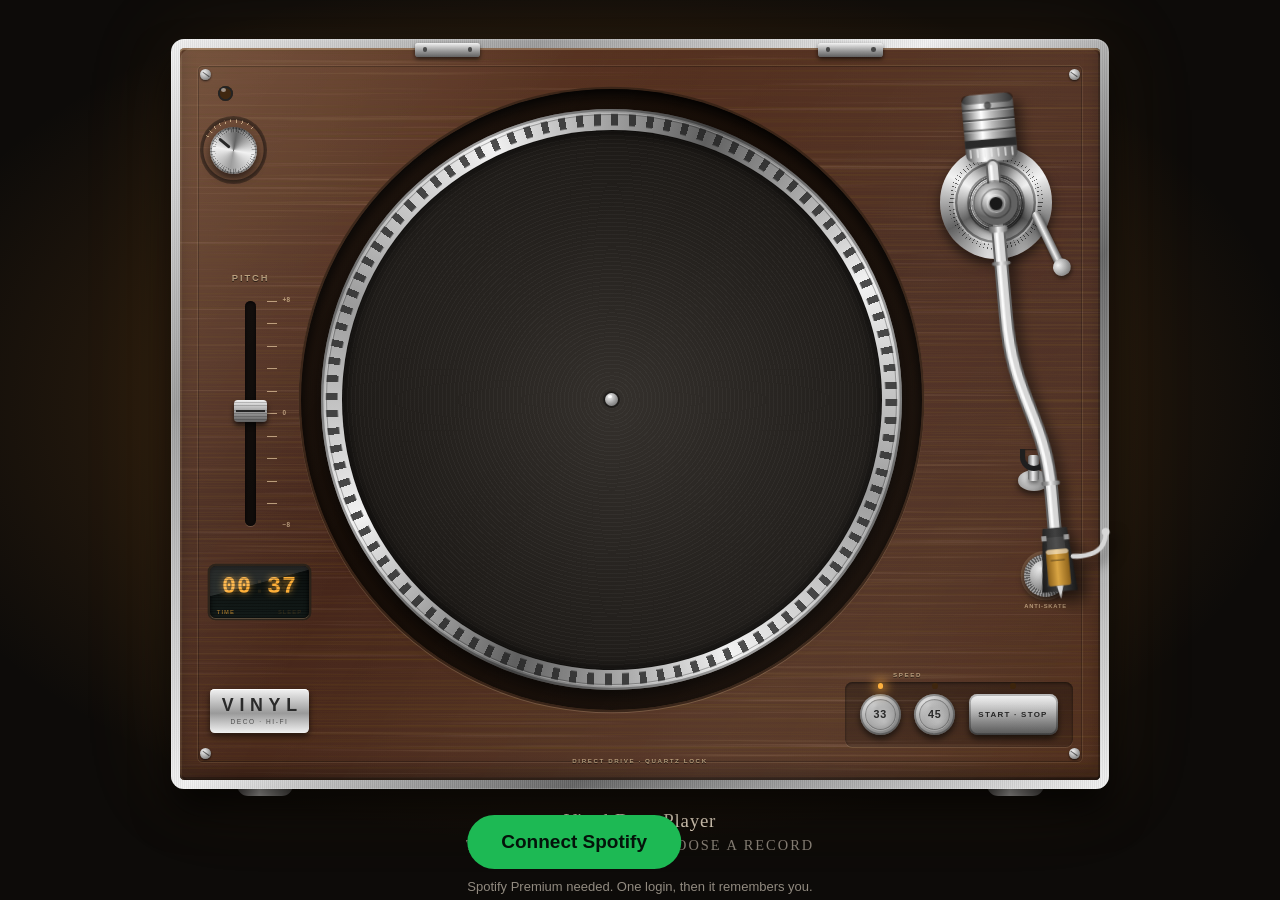
==== commit 43bcd629: "Persistent Spotify login (refresh once on 401, login only cleared on a really revoked token, Indexed" ====
--- a/index.html
+++ b/index.html
@@ -13,8 +13,57 @@
 <link rel="icon" type="image/png" href="icons/touch-192-v2.png">
 <link rel="manifest" href="manifest.webmanifest">
 <title>Vinyl Deco Player</title>
-<link rel="stylesheet" href="style.css">
-<link rel="stylesheet" href="skins.css">
+<style>html.boot{background:#0d0b09}html.boot body{visibility:hidden}</style>
+<script>
+/* Update loader: asks version.json (never cached) which version is live and loads style.css, skins.css and app.js
+   with ?v=<version>, so a new deploy shows up the next time the app opens or comes back to the front, without
+   re-adding the Home Screen icon. Offline, or from file:// (tools/shot.mjs, tools/playtest.mjs), it uses the last known version. */
+(function () {
+  var d = document, root = d.documentElement, KEY = 'vdp.ver', ONCE = 'vdp.reloadedFor', current = null;
+  function get(s, k) { try { return window[s].getItem(k); } catch (e) { return null; } }
+  function put(s, k, v) { try { window[s].setItem(k, v); return window[s].getItem(k) === v; } catch (e) { return false; } }
+  function latest() {
+    if (location.protocol === 'file:' || !window.fetch) return Promise.resolve(null);
+    var ctl = window.AbortController ? new AbortController() : null, t = setTimeout(function () { if (ctl) ctl.abort(); }, 2500);
+    return fetch('version.json?t=' + Date.now(), { cache: 'no-store', signal: ctl ? ctl.signal : undefined })
+      .then(function (r) { return r.ok ? r.json() : null; })
+      .then(function (j) { clearTimeout(t); return j && j.v ? String(j.v) : null; }, function () { clearTimeout(t); return null; });
+  }
+  function reloadFor(v) { // at most once per version and session, and only after remembering it, so it can never loop
+    if (get('sessionStorage', ONCE) === v || !put('sessionStorage', ONCE, v) || !put('localStorage', KEY, v)) return false;
+    location.reload(); return true;
+  }
+  function load(v) {
+    current = v; if (v) put('localStorage', KEY, v);
+    var q = v ? '?v=' + encodeURIComponent(v) : '', left = 2, started = false;
+    function start() { // as before: app.js runs once the styles are in and the page is parsed
+      if (started) return; started = true;
+      root.className = root.className.replace(/(^|\s)boot(?=\s|$)/g, '');
+      var s = d.createElement('script'); s.src = 'app.js' + q;
+      if (d.readyState === 'loading') d.addEventListener('DOMContentLoaded', function () { d.body.appendChild(s); }); else d.body.appendChild(s);
+    }
+    ['style.css', 'skins.css'].forEach(function (f) {
+      var l = d.createElement('link'); l.rel = 'stylesheet'; l.href = f + q;
+      l.onload = l.onerror = function () { if (--left === 0) start(); };
+      d.head.appendChild(l);
+    });
+    setTimeout(start, 4000);
+  }
+  root.className += ' boot';
+  var known = get('localStorage', KEY);
+  latest().then(function (v) {
+    if (v && known && v !== known && reloadFor(v)) return; // new deploy since last time: reload once so index.html is fresh too
+    load(v || known);
+  });
+  d.addEventListener('visibilitychange', function () { // back in front: look for a new deploy
+    if (d.visibilityState !== 'visible') return;
+    latest().then(function (v) {
+      if (!v || v === current || (window.vdpBusy && window.vdpBusy())) return; // never interrupt music or a login refresh
+      reloadFor(v);
+    });
+  });
+})();
+</script>
 </head>
 <body>
 <div id="ambient"></div>
@@ -156,7 +205,5 @@
 
 <div id="toast"></div>
 <div id="dimmer"></div>
-
-<script src="app.js"></script>
 </body>
 </html>
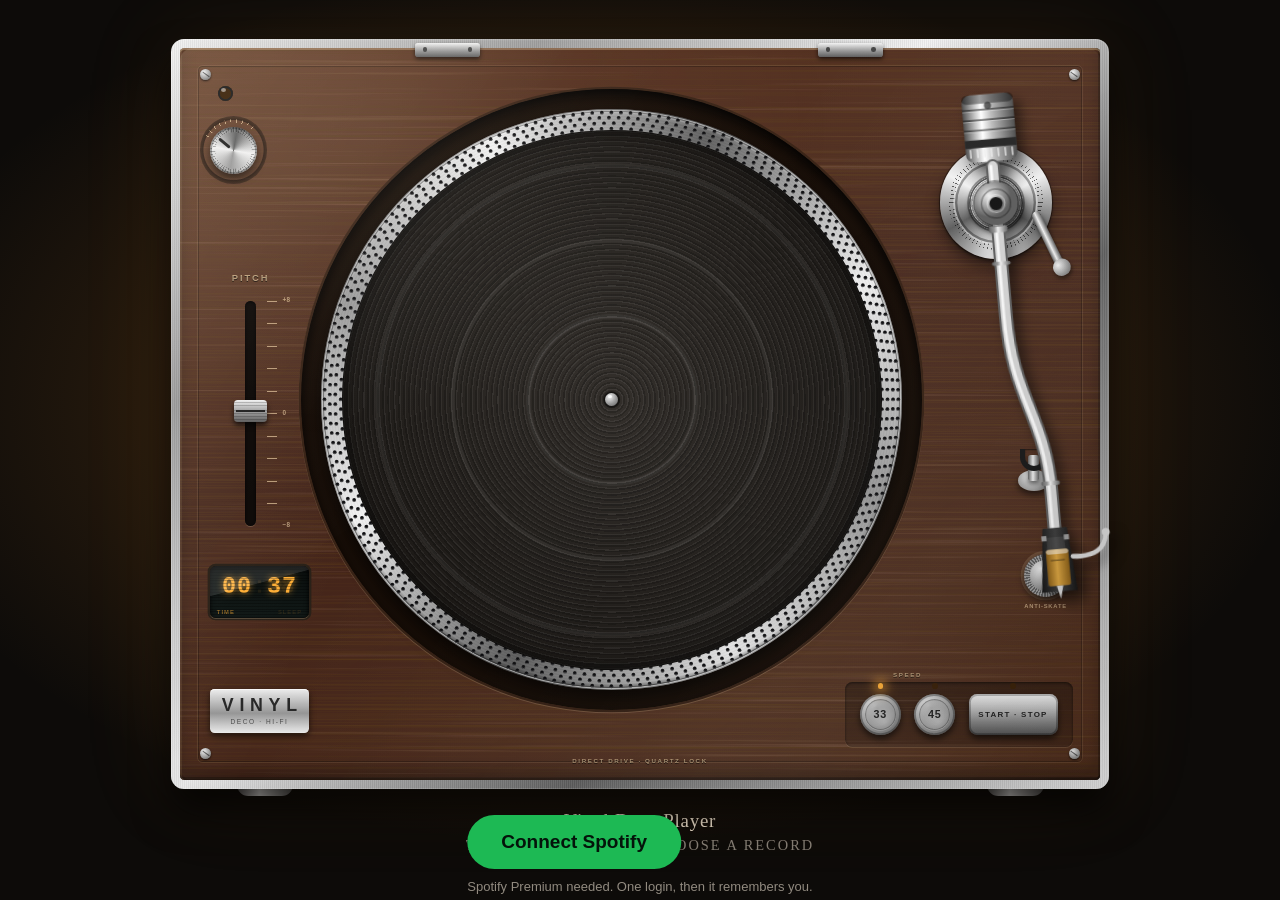
==== commit 508cf7fe: "Realism pass from real turntable photos: round strobe dots on a brushed band, ribbed rubber mat, bro" ====
--- a/index.html
+++ b/index.html
@@ -154,6 +154,7 @@
     </div>
 
     <div id="lid"></div>
+    <div id="light"></div>
 
     <div id="ctl">
       <button class="pbtn" id="spd33" data-spd="33"><span>33</span></button>
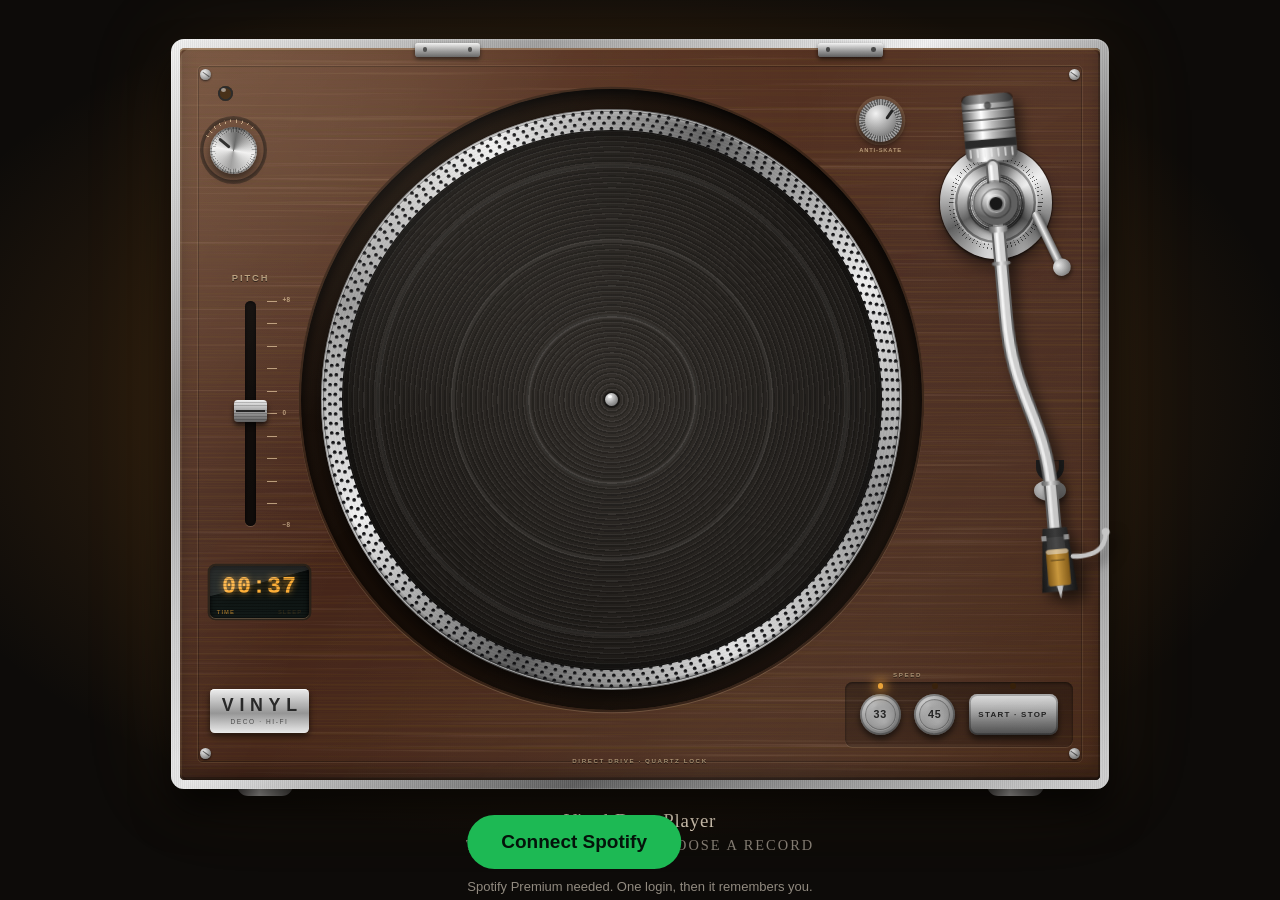
==== commit dd6e559e: "Teak Heirloom second pass from Tim's difference list: tilted camera with a visible front face, real " ====
--- a/index.html
+++ b/index.html
@@ -76,7 +76,7 @@
 
     <i class="hinge hl"></i><i class="hinge hr"></i>
     <div id="led"></div>
-    <div id="powerknob"><i></i><b></b></div>
+    <div id="powerknob"><i></i><b></b><span class="kl"><em>33</em><em>45</em><em>78</em></span></div>
     <div id="pitch"><span class="lab">PITCH</span><b class="ps t">+8</b><b class="ps m">0</b><b class="ps b">−8</b><div class="slot"><div class="fader"></div></div></div>
     <div id="vfd" title="Tap: clock / time left"><span class="ghost">88:88</span><span id="vfdText"></span><i id="vfdMode"></i><i id="vfdSleep">SLEEP</i></div>
     <div id="badge"><b>VINYL</b><span>DECO · HI-FI</span></div>
@@ -142,8 +142,8 @@
         <rect x="1.7" y="35.8" width=".55" height=".55" style="fill:var(--a-mid)"/><rect x="4.1" y="35.8" width=".55" height=".55" style="fill:var(--a-mid)"/>
         <path d="M2.9 41.2 L3.6 41.2 L3.25 42.6 Z" style="fill:#d4d4d4"/>
         <circle class="tip" cx="3.25" cy="42.4" r=".55"/>
-        <path d="M4.9 38.2 Q8.3 38.6 8.6 36" fill="none" style="stroke:var(--t-mid)" stroke-width=".5" stroke-linecap="round"/>
-        <circle cx="8.6" cy="35.9" r=".42" style="fill:var(--t-mid)"/>
+        <path class="lift" d="M4.9 38.2 Q8.3 38.6 8.6 36" fill="none" style="stroke:var(--t-mid)" stroke-width=".5" stroke-linecap="round"/>
+        <circle class="lift" cx="8.6" cy="35.9" r=".42" style="fill:var(--t-mid)"/>
         <!-- pivot -->
         <circle cx="0" cy="0" r="2.5" style="fill:rgba(0,0,0,.35)"/>
         <circle cx="0" cy="0" r="2.3" fill="url(#gc)"/>
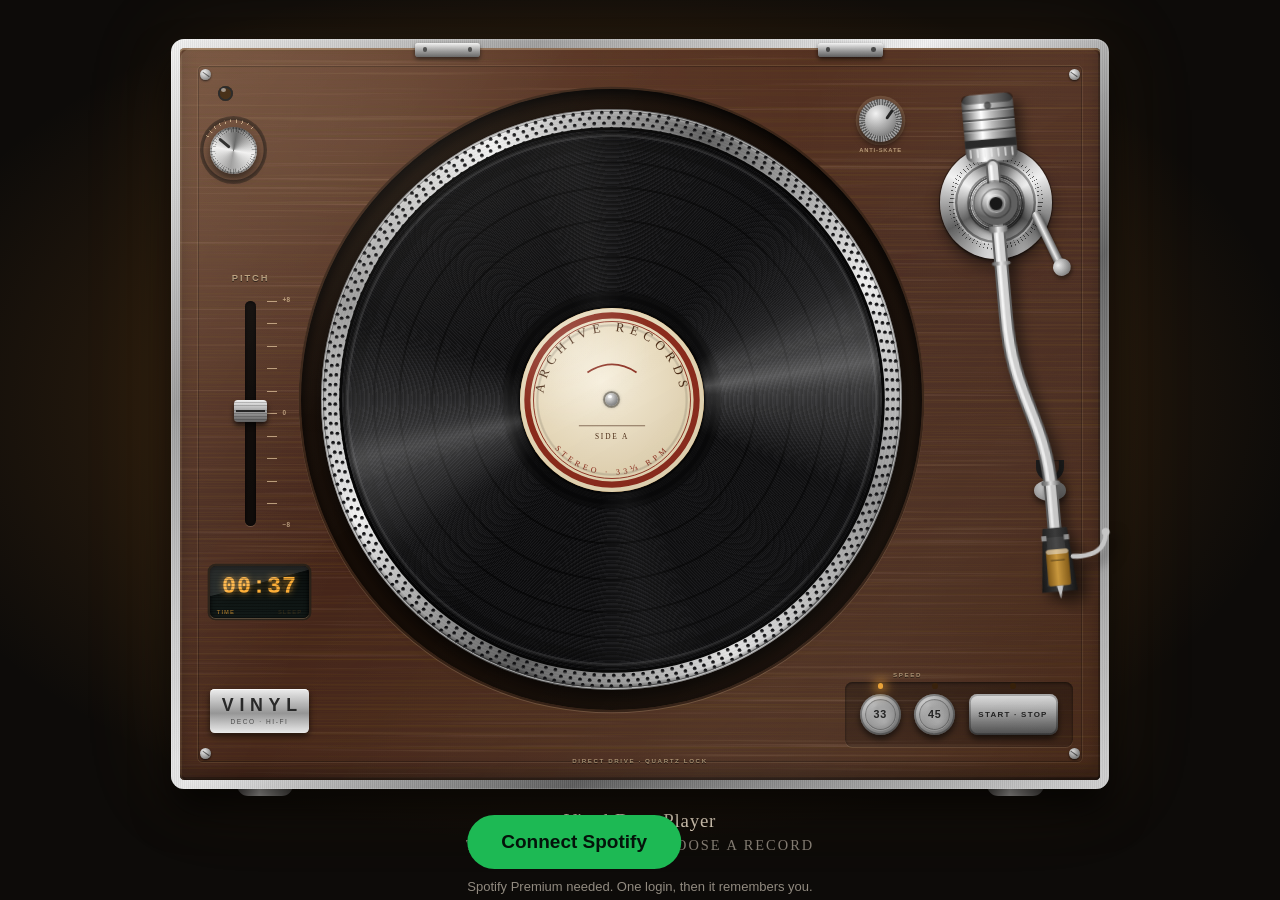
==== commit 1433f934: "Teak Heirloom third pass: J-shaped chrome arm, big brass counterweight and headshell, stepped brass " ====
--- a/index.html
+++ b/index.html
@@ -110,6 +110,7 @@
           <linearGradient id="gg" x1="0" x2="1"><stop offset="0" style="stop-color:var(--cart-lo)"/><stop offset=".45" style="stop-color:var(--cart)"/><stop offset="1" style="stop-color:var(--cart-lo)"/></linearGradient>
         </defs>
         <!-- counterweight: stem, turned cylinder with grooves, end cap, accent band and scale ticks -->
+        <g class="cw">
         <rect x="-.55" y="-5" width="1.1" height="2" style="fill:url(#gm)"/>
         <rect x="-2.75" y="-11.7" width="5.5" height="7.2" rx=".9" fill="url(#gw)"/>
         <rect x="-2.75" y="-11.7" width="5.5" height=".95" rx=".6" style="fill:rgba(0,0,0,.4)"/>
@@ -118,6 +119,7 @@
         <rect x="-2.75" y="-6.9" width="5.5" height=".85" style="fill:var(--w-band)"/>
         <g style="fill:var(--w-tick)"><rect x="-2.3" y="-5.9" width=".14" height=".9"/><rect x="-1.55" y="-5.9" width=".14" height=".9"/><rect x="-.8" y="-5.9" width=".14" height=".9"/><rect x="-.07" y="-5.9" width=".14" height=".9"/><rect x=".66" y="-5.9" width=".14" height=".9"/><rect x="1.41" y="-5.9" width=".14" height=".9"/><rect x="2.16" y="-5.9" width=".14" height=".9"/></g>
         <circle cx="0" cy="-10.5" r=".38" style="fill:rgba(0,0,0,.55)"/>
+        </g>
         <path class="hit" d="M0 -6 L0 12 C0 21 3.2 23 3.2 31 L3.2 42" fill="none" stroke="transparent" stroke-width="5" pointer-events="stroke"/>
         <g class="arm-s">
           <path d="M0 -4 L0 12 C0 21 3.2 23 3.2 31 L3.2 35.5" fill="none" style="stroke:var(--t-lo)" stroke-width="1.5" stroke-linecap="round"/>
@@ -126,6 +128,13 @@
           <rect x="-1" y="2.4" width="2" height=".7" rx=".25" style="fill:url(#gm)"/><rect x="-1" y="6.2" width="2" height=".4" rx=".2" style="fill:url(#gm)"/>
           <rect x="2.2" y="30" width="2" height=".45" rx=".2" style="fill:url(#gm)"/>
         </g>
+        <g class="arm-j">
+          <path d="M0 -4 L.35 20 C.7 29 3.2 29.5 3.2 35.5" fill="none" style="stroke:var(--t-lo)" stroke-width="1.5" stroke-linecap="round"/>
+          <path d="M0 -4 L.35 20 C.7 29 3.2 29.5 3.2 35.5" fill="none" style="stroke:var(--t-mid)" stroke-width="1.05" stroke-linecap="round"/>
+          <path d="M-.25 -4 L.1 20 C.45 29 2.95 29.5 2.95 35.5" fill="none" style="stroke:var(--t-hi)" stroke-width=".3" stroke-linecap="round" opacity=".9"/>
+          <rect x="-.6" y="3" width="2" height=".8" rx=".3" style="fill:url(#gm)"/>
+          <rect x="2.2" y="31.6" width="2" height=".5" rx=".2" style="fill:url(#gm)"/>
+        </g>
         <g class="arm-x">
           <path d="M0 -4 L2.75 31 Q3.2 33.2 3.2 35.5" fill="none" style="stroke:var(--t-lo)" stroke-width="1.5" stroke-linecap="round"/>
           <path d="M0 -4 L2.75 31 Q3.2 33.2 3.2 35.5" fill="none" style="stroke:var(--t-mid)" stroke-width="1.05" stroke-linecap="round"/>
@@ -134,6 +143,7 @@
           <rect x="2.2" y="30" width="2" height=".45" rx=".2" style="fill:url(#gm)"/>
         </g>
         <!-- headshell, cartridge, stylus, finger lift -->
+        <g class="hs">
         <path d="M1.9 35 L4.5 35 L5.1 41.8 L1.3 41.8 Z" fill="url(#gh)"/>
         <path d="M2.3 36 L4.1 36 L4.5 41.2 L1.9 41.2 Z" style="fill:rgba(255,255,255,.07)"/>
         <rect x="2.05" y="37.3" width="2.4" height="3.9" rx=".3" fill="url(#gg)"/>
@@ -142,6 +152,7 @@
         <rect x="1.7" y="35.8" width=".55" height=".55" style="fill:var(--a-mid)"/><rect x="4.1" y="35.8" width=".55" height=".55" style="fill:var(--a-mid)"/>
         <path d="M2.9 41.2 L3.6 41.2 L3.25 42.6 Z" style="fill:#d4d4d4"/>
         <circle class="tip" cx="3.25" cy="42.4" r=".55"/>
+        </g>
         <path class="lift" d="M4.9 38.2 Q8.3 38.6 8.6 36" fill="none" style="stroke:var(--t-mid)" stroke-width=".5" stroke-linecap="round"/>
         <circle class="lift" cx="8.6" cy="35.9" r=".42" style="fill:var(--t-mid)"/>
         <!-- pivot -->
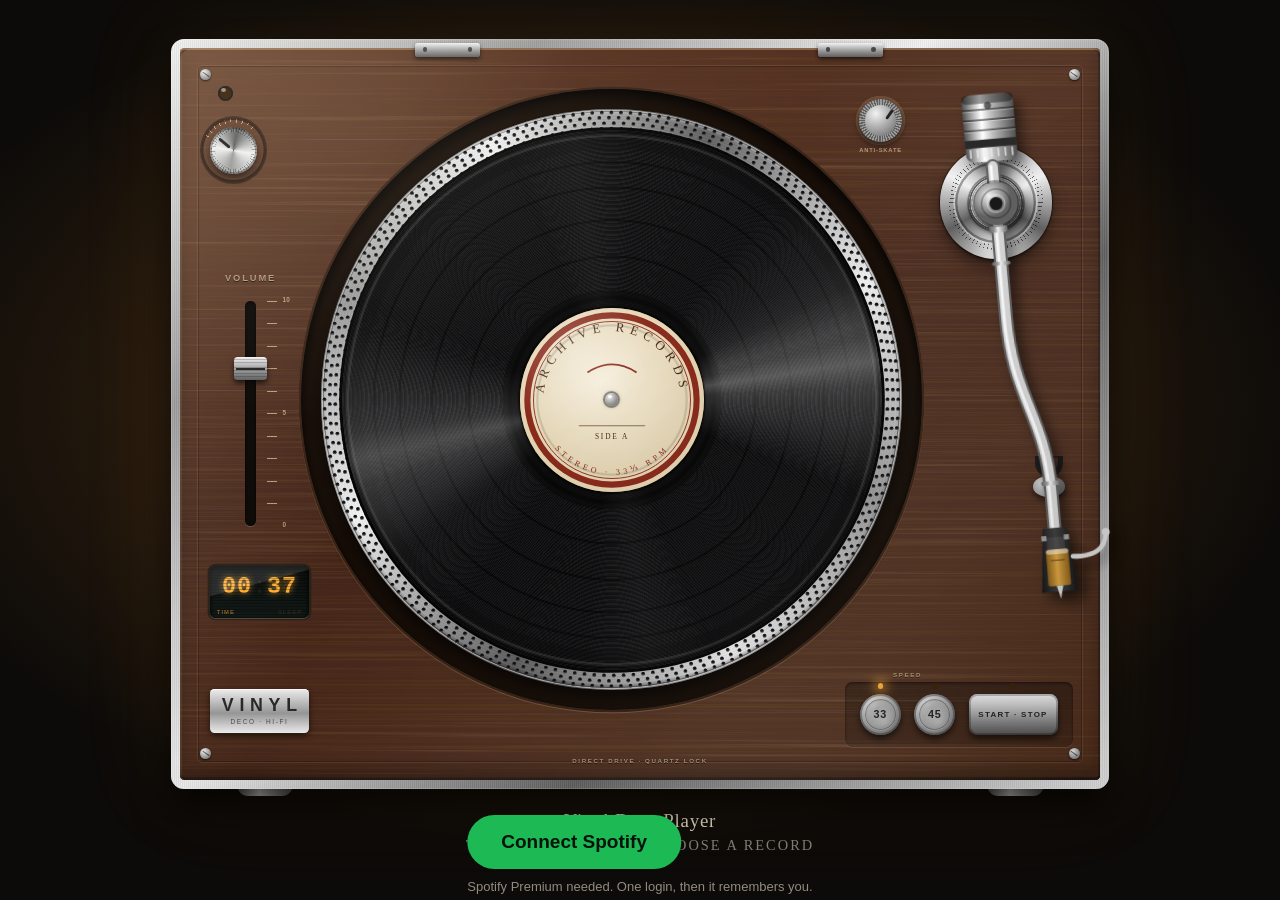
==== commit b79de58b: "Clipping fixes (knobs, plates, frame lines, DJ keys, acrylic strip); pitch fader replaced by a volum" ====
--- a/index.html
+++ b/index.html
@@ -77,7 +77,7 @@
     <i class="hinge hl"></i><i class="hinge hr"></i>
     <div id="led"></div>
     <div id="powerknob"><i></i><b></b><span class="kl"><em>33</em><em>45</em><em>78</em></span></div>
-    <div id="pitch"><span class="lab">PITCH</span><b class="ps t">+8</b><b class="ps m">0</b><b class="ps b">−8</b><div class="slot"><div class="fader"></div></div></div>
+    <div id="pitch"><span class="lab">VOLUME</span><b class="ps t">10</b><b class="ps m">5</b><b class="ps b">0</b><div class="slot"><div class="fader"></div></div></div>
     <div id="vfd" title="Tap: clock / time left"><span class="ghost">88:88</span><span id="vfdText"></span><i id="vfdMode"></i><i id="vfdSleep">SLEEP</i></div>
     <div id="badge"><b>VINYL</b><span>DECO · HI-FI</span></div>
 
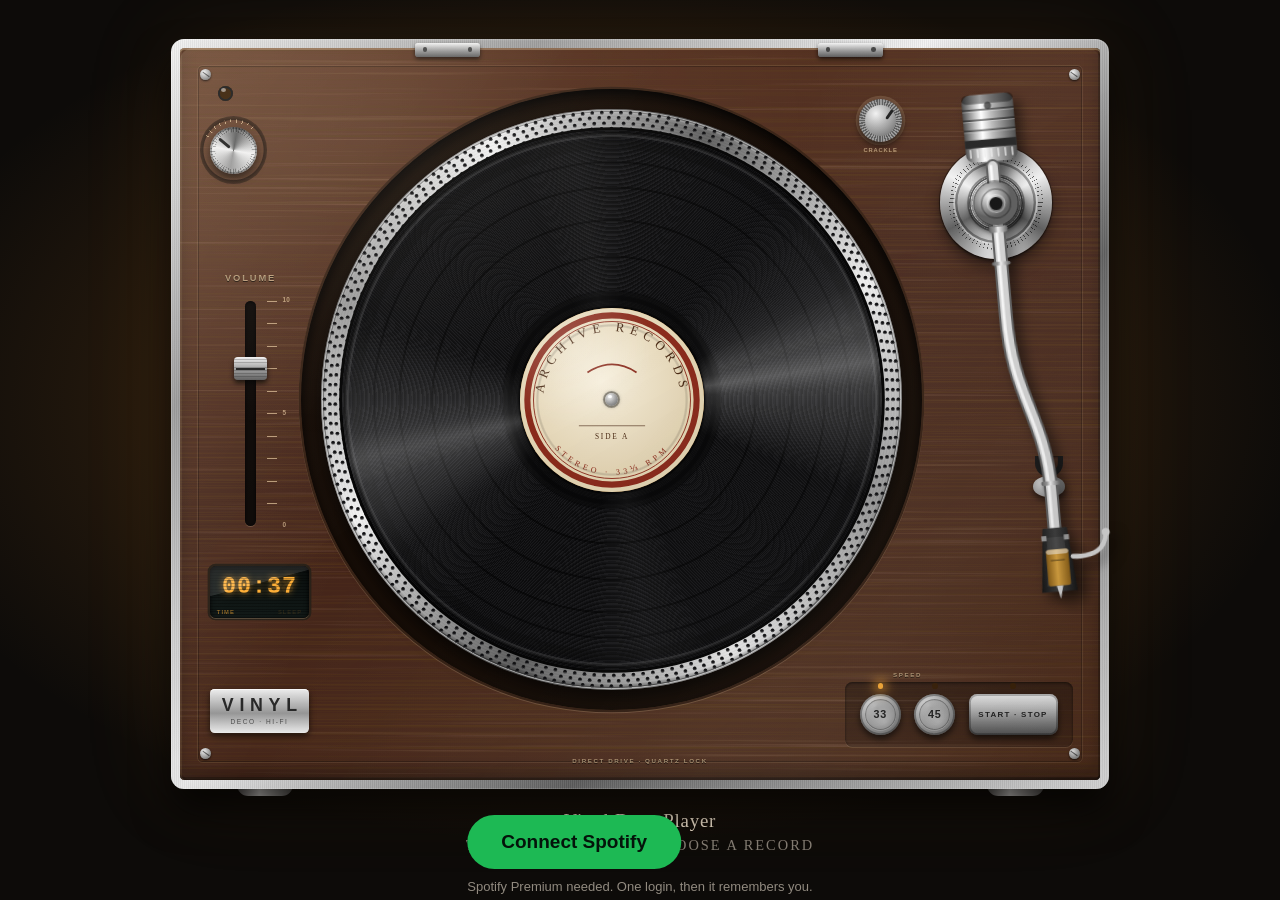
==== commit 996ed636: "Top-left knob opens a sleep timer drop-down (15/30/45/60/Off), same menu on the bottom bar timer but" ====
--- a/index.html
+++ b/index.html
@@ -98,7 +98,7 @@
 
     <div id="target"><i></i></div>
     <div id="armrest"><i></i></div>
-    <div id="antiskate"><div class="dial"></div>ANTI-SKATE</div>
+    <div id="antiskate" title="Vinyl crackle"><div class="dial"></div>CRACKLE</div>
     <div id="armbase"><i class="scale"></i><div class="ring"></div><i class="hub"></i><i class="lift"><b></b></i></div>
     <div id="tonearm">
       <svg viewBox="-8 -12 20 56" width="20" height="56" aria-hidden="true">
@@ -215,6 +215,7 @@
   <p>Spotify Premium needed. One login, then it remembers you.</p>
 </div>
 
+<div id="sleepMenu" class="hidden"></div>
 <div id="toast"></div>
 <div id="dimmer"></div>
 </body>
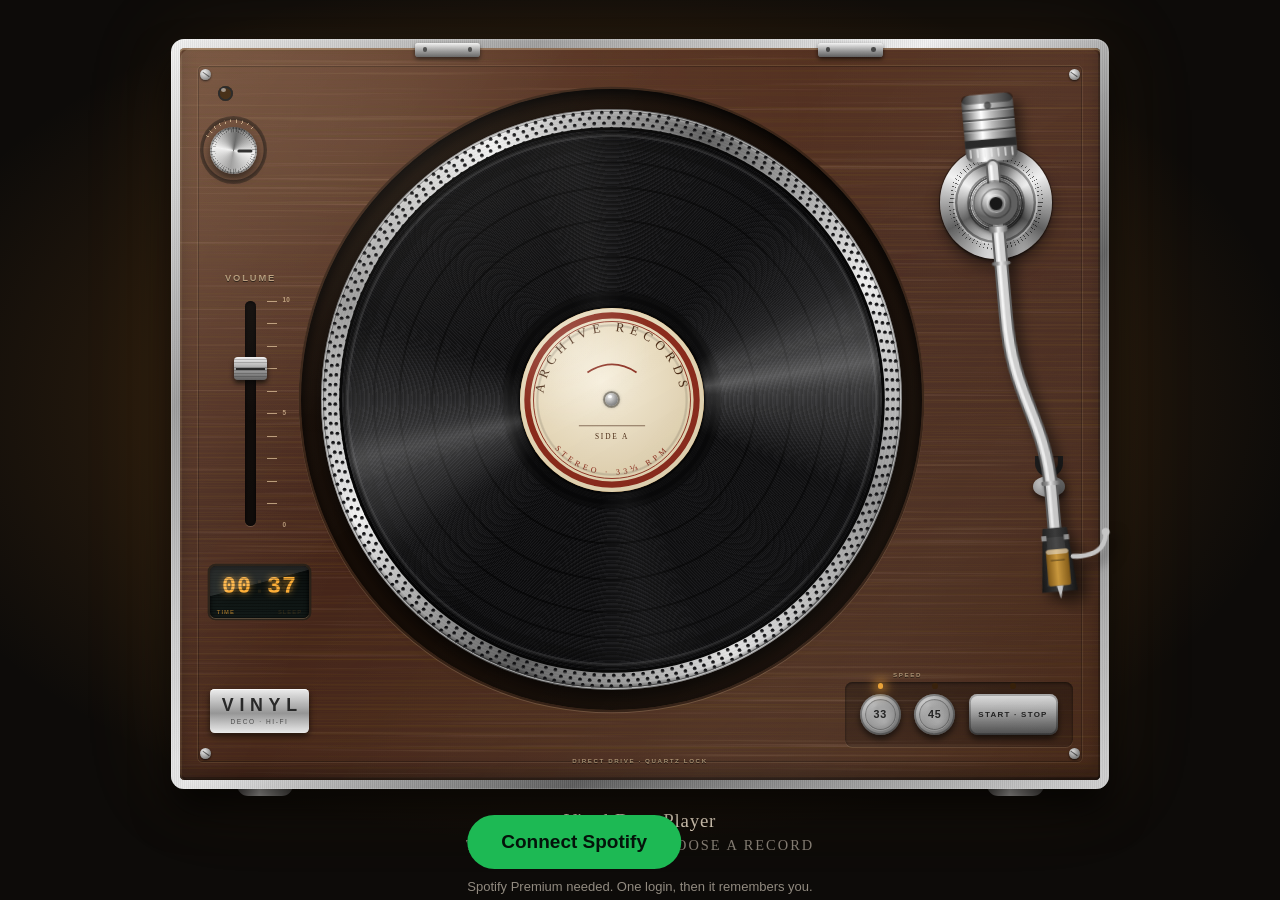
==== commit ab2f4812: "Sleep knob removed: the top-left knob is now the crackle switch with a centred pointer (right = off," ====
--- a/index.html
+++ b/index.html
@@ -76,7 +76,7 @@
 
     <i class="hinge hl"></i><i class="hinge hr"></i>
     <div id="led"></div>
-    <div id="powerknob"><i></i><b></b><span class="kl"><em>33</em><em>45</em><em>78</em></span></div>
+    <div id="powerknob" title="Vinyl crackle"><i></i><b></b><span class="kl"><em>33</em><em>45</em><em>78</em></span></div>
     <div id="pitch"><span class="lab">VOLUME</span><b class="ps t">10</b><b class="ps m">5</b><b class="ps b">0</b><div class="slot"><div class="fader"></div></div></div>
     <div id="vfd" title="Tap: clock / time left"><span class="ghost">88:88</span><span id="vfdText"></span><i id="vfdMode"></i><i id="vfdSleep">SLEEP</i></div>
     <div id="badge"><b>VINYL</b><span>DECO · HI-FI</span></div>
@@ -98,7 +98,6 @@
 
     <div id="target"><i></i></div>
     <div id="armrest"><i></i></div>
-    <div id="antiskate" title="Vinyl crackle"><div class="dial"></div>CRACKLE</div>
     <div id="armbase"><i class="scale"></i><div class="ring"></div><i class="hub"></i><i class="lift"><b></b></i></div>
     <div id="tonearm">
       <svg viewBox="-8 -12 20 56" width="20" height="56" aria-hidden="true">
